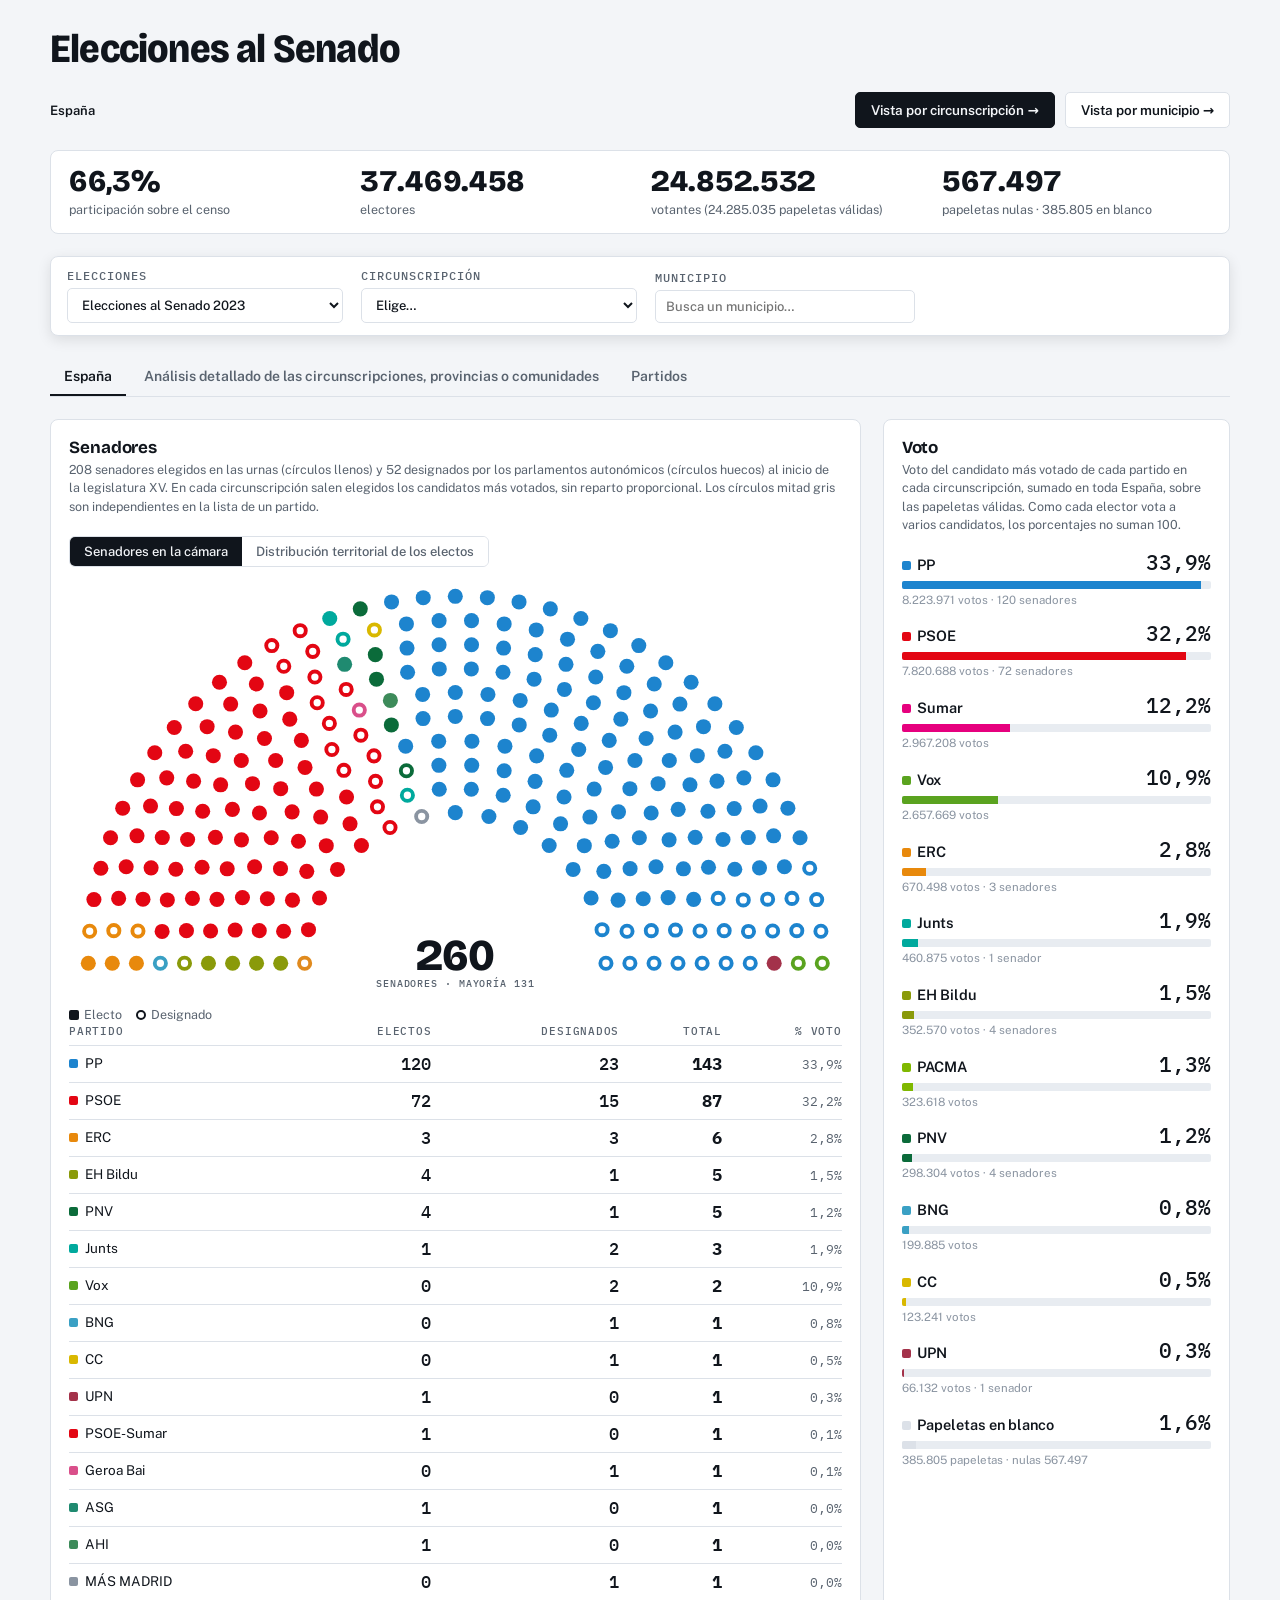
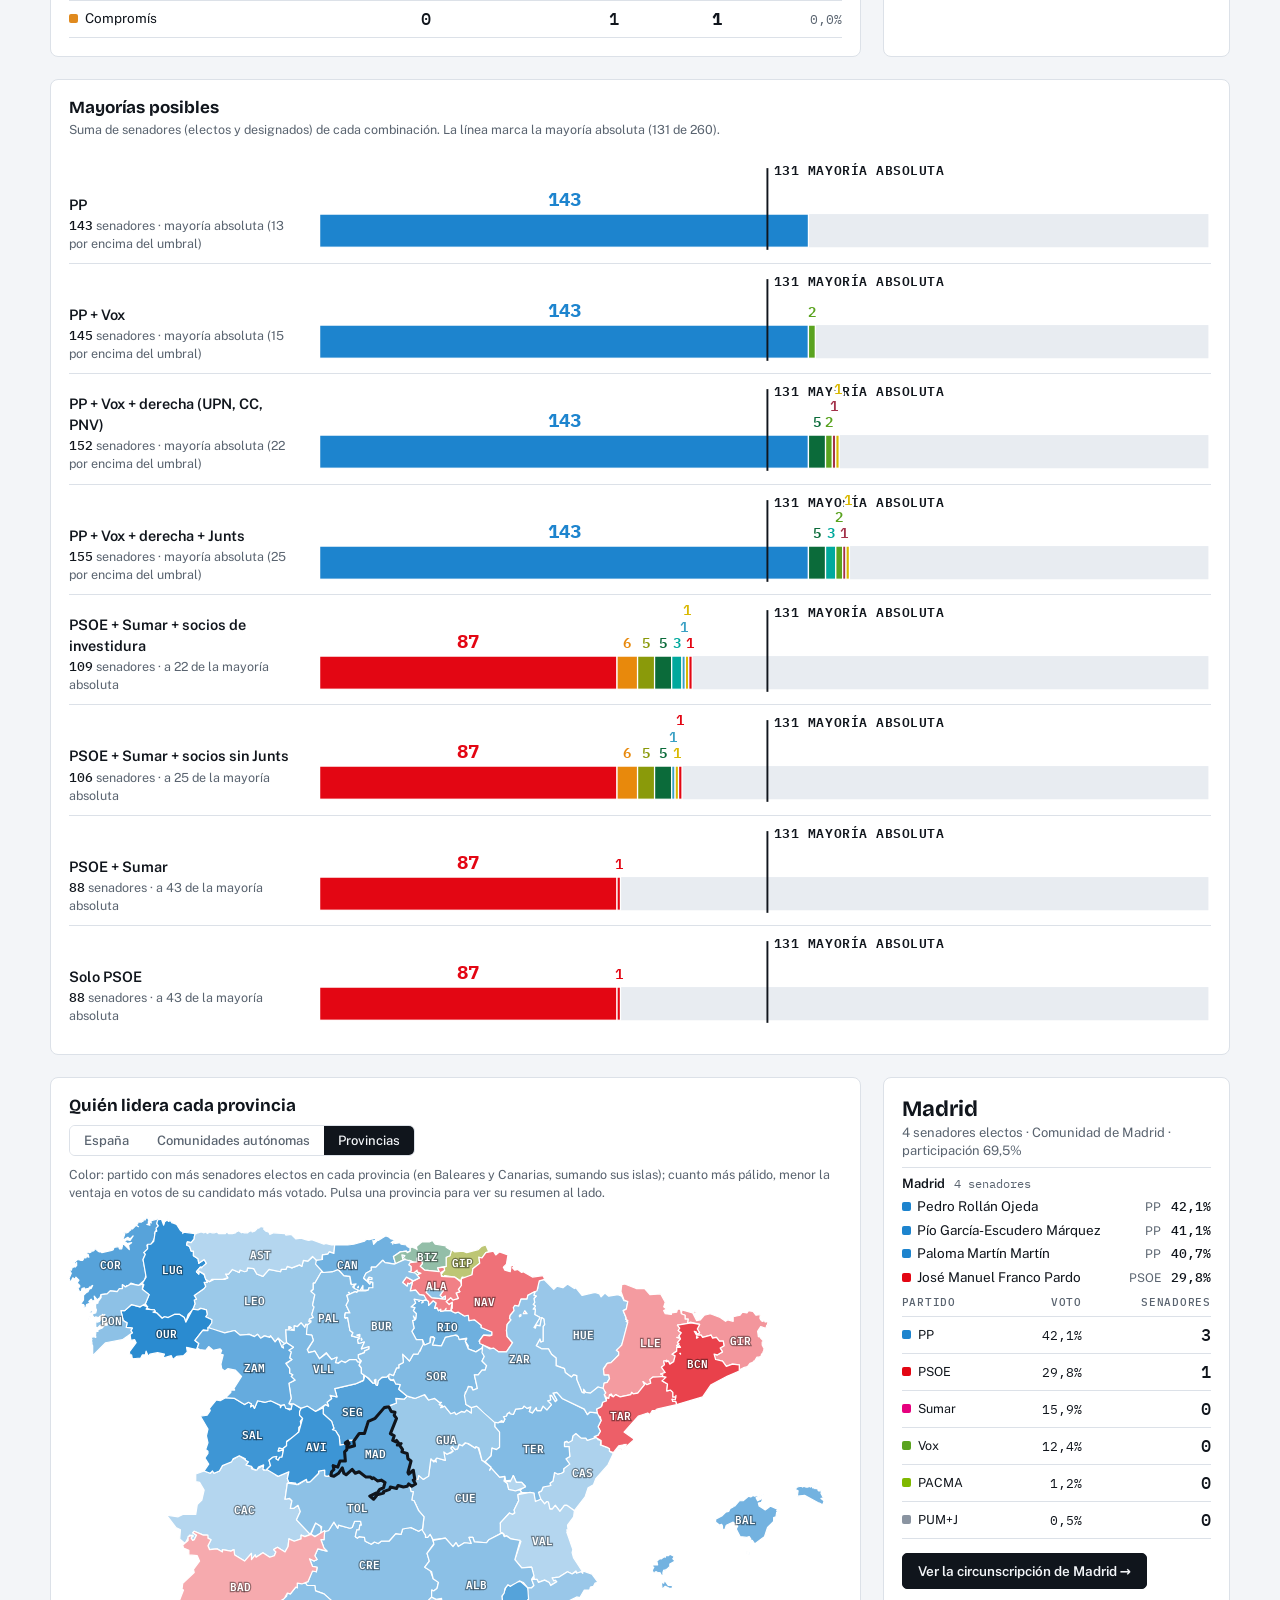
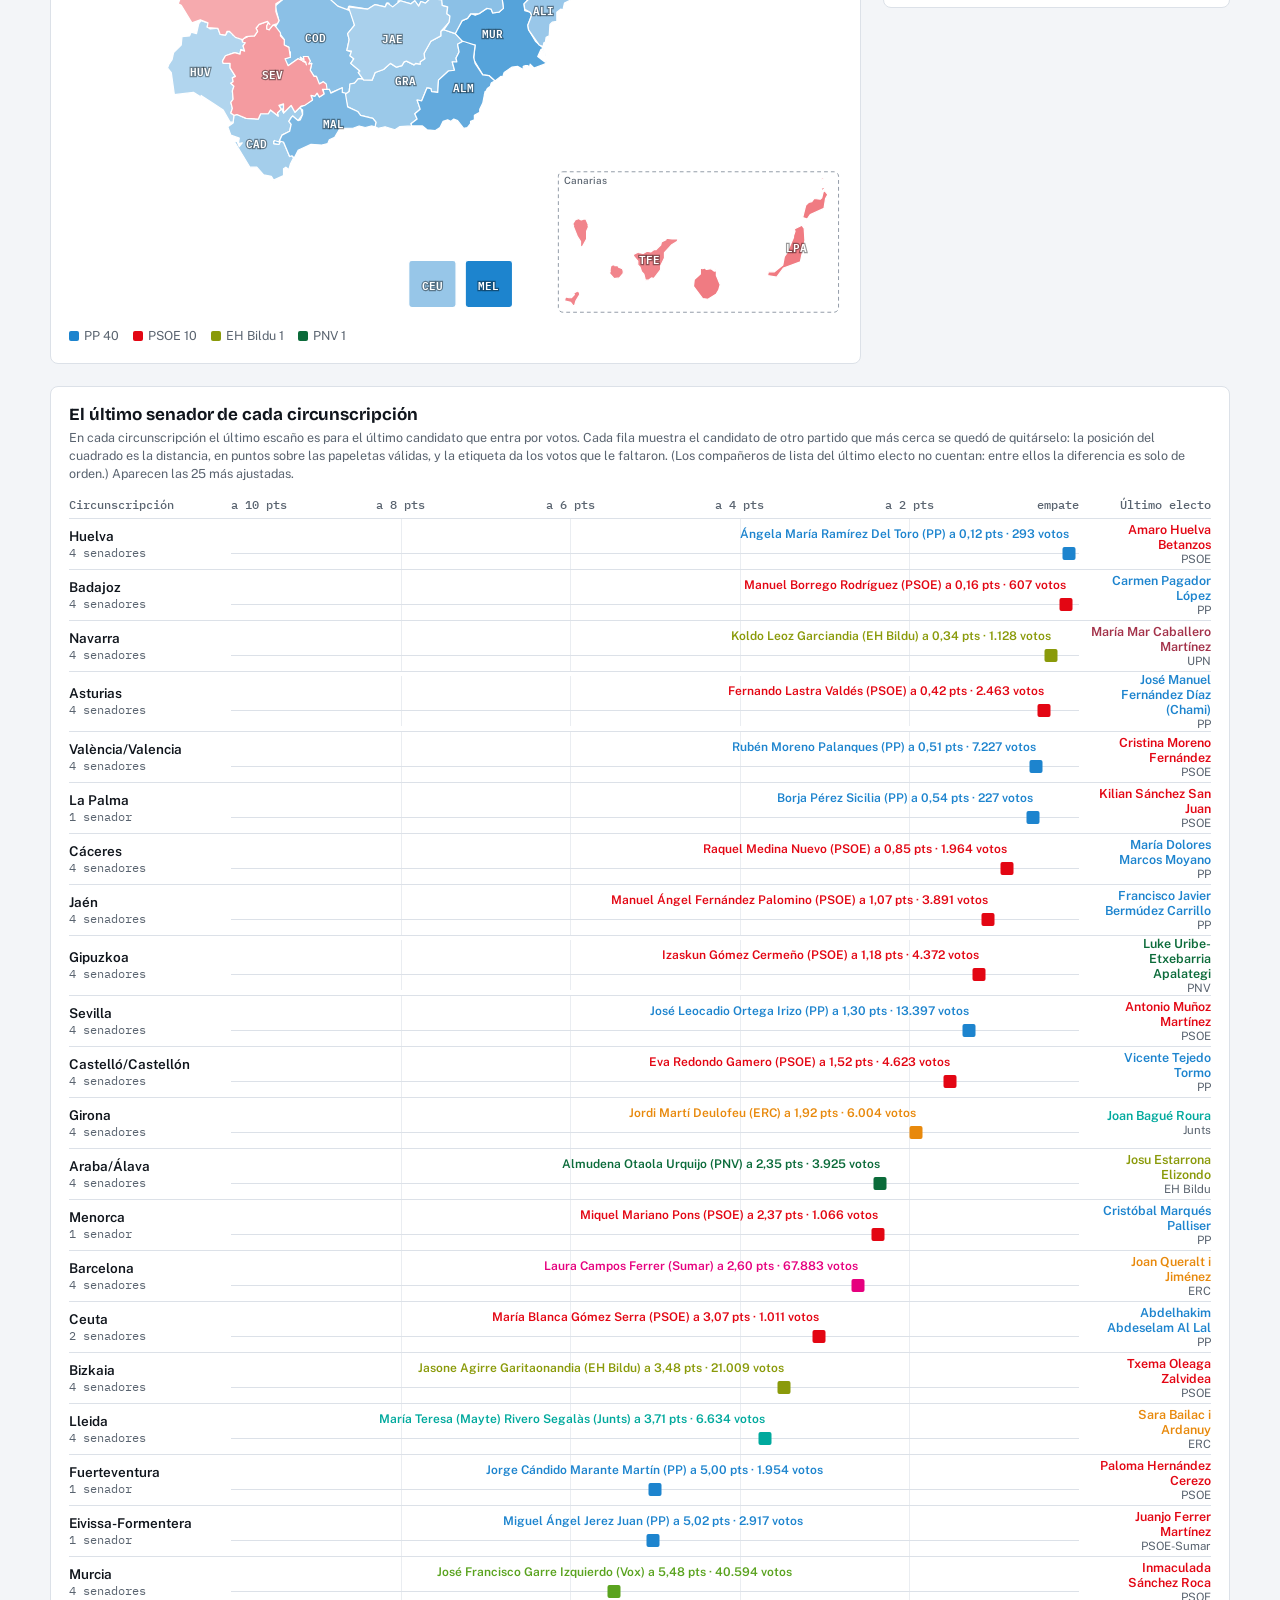
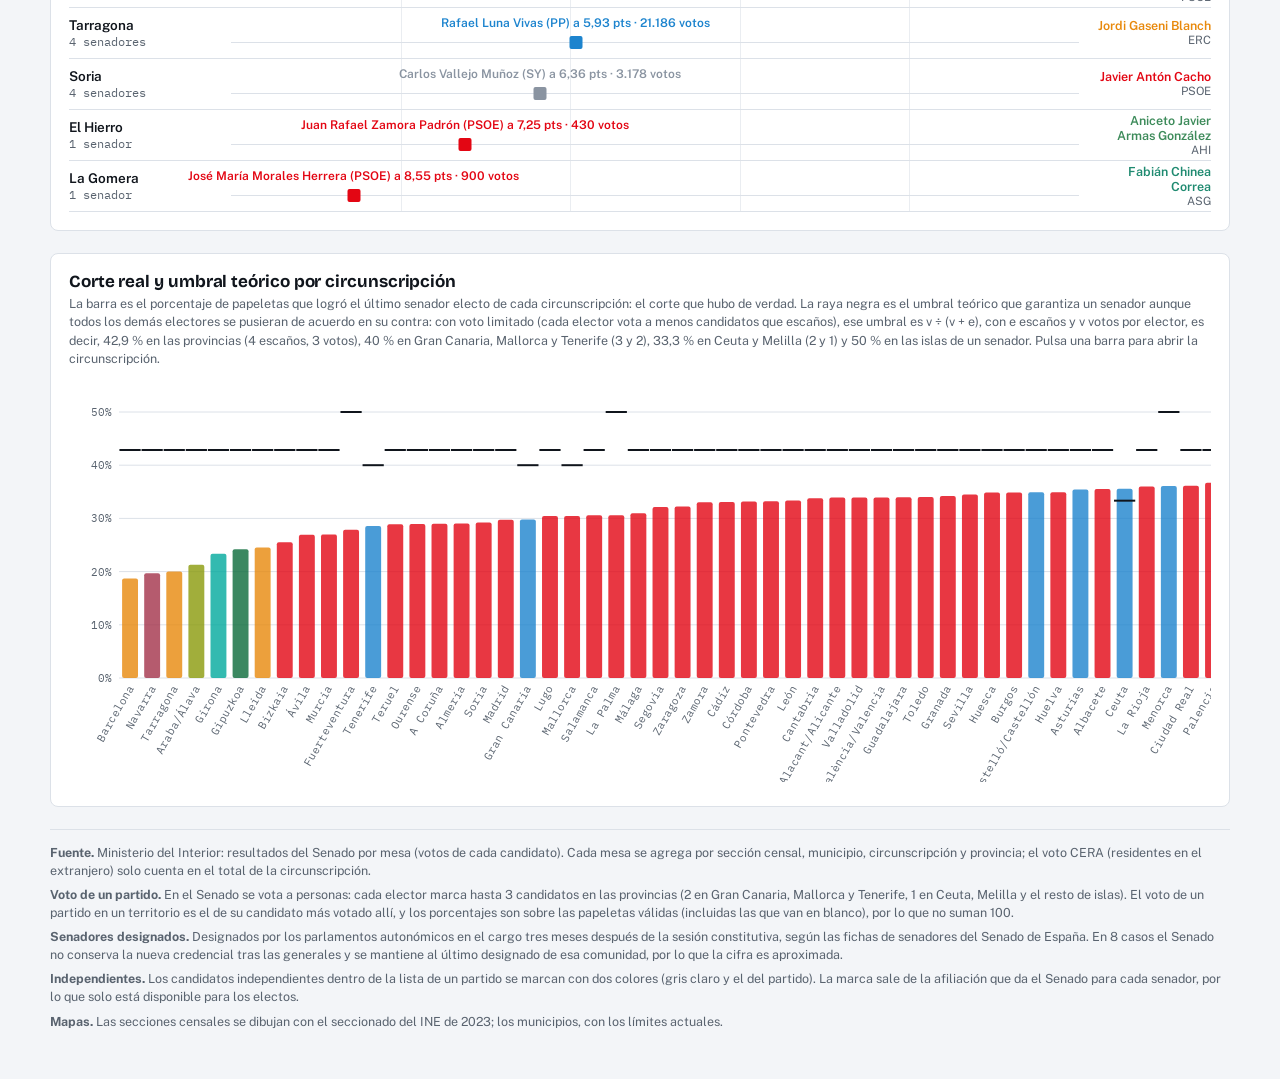
==== index.html @ 41625676 "Publish Senate election simulator" ====
<!doctype html>
<html lang="es">
<head>
<meta charset="utf-8">
<meta name="viewport" content="width=device-width,initial-scale=1,viewport-fit=cover">
<meta name="description" content="Resultados de las elecciones al Senado de España por candidato, circunscripción, municipio y sección censal.">
<title>Elecciones al Senado</title>
<link rel="stylesheet" href="https://fonts.googleapis.com/css2?family=Bricolage+Grotesque:opsz,wght@12..96,600;12..96,800&family=Public+Sans:wght@400;500;600&family=IBM+Plex+Mono:wght@400;500&display=swap">
<link rel="stylesheet" href="css/style.css">
<link rel="stylesheet" href="css/senado.css">
</head>
<body>
<div class="wrap">
  <h1 class="sitetitle"><a href="index.html">Elecciones al Senado</a></h1>
  <div class="topbar">
    <nav class="crumbs" id="crumbs" aria-label="Migas de pan"><span class="cur">España</span></nav>
    <div class="navbtns">
      <a class="btnlk" id="bProv" href="provincia.html">Vista por circunscripción →</a>
      <a class="btnlk ghost" id="bMun" href="municipio.html">Vista por municipio →</a>
    </div>
  </div>
  <section class="card" id="part"><div class="kpis k4" id="partk"></div></section>
  <div id="bar"></div>
<nav class="tabs" role="tablist" aria-label="Secciones"><button type="button" role="tab" id="tab-esp" aria-controls="p-esp" aria-selected="true">España</button><button type="button" role="tab" id="tab-det" aria-controls="p-det" aria-selected="false" tabindex="-1">Análisis detallado de las circunscripciones, provincias o comunidades</button><button type="button" role="tab" id="tab-par" aria-controls="p-par" aria-selected="false" tabindex="-1">Partidos</button></nav>
  <div class="panel" id="p-esp" role="tabpanel" aria-labelledby="tab-esp">
  <div class="cols vt">
    <section class="card">
      <h2>Senadores</h2>
      <p class="note" id="sennote"></p>
      <div class="seg2" role="group" aria-label="Vista de senadores"><button type="button" id="bParl" aria-pressed="true">Senadores en la cámara</button><button type="button" id="bTerr" aria-pressed="false">Distribución territorial de los electos</button></div>
      <div id="vParl">
        <div class="hemi"><svg id="hemi" viewBox="0 0 400 214" role="img" aria-label="Hemiciclo del Senado"></svg><div class="mid"><div class="n" id="hemin">208</div><div class="lbl" id="hemil">senadores</div></div></div>
        <div class="leg" id="hleg"></div>
        <table class="tbl" id="tbl"><thead><tr><th>Partido</th><th>Electos</th><th>Designados</th><th>Total</th><th>% voto</th></tr></thead><tbody></tbody></table>
      </div>
      <div id="vTerr" hidden><p class="zoomrow"><button type="button" class="zoombtn" id="bZoom">⤢ Ampliar mapa</button></p><div class="emap"><svg id="emap" viewBox="0 0 536 337" role="img" aria-label="Mapa de la distribución territorial de senadores electos"></svg></div><div class="leg" id="eleg"></div><p class="note">Cada provincia se colorea con el partido de su candidato más votado; cuanto más oscuro el tono, mayor su porcentaje. Cada círculo es un senador electo (en Baleares y Canarias, la suma de sus islas). Pulsa una provincia para ver su detalle.</p></div>
    </section>
    <section class="card">
      <h2>Voto</h2>
      <p class="note">Voto del candidato más votado de cada partido en cada circunscripción, sumado en toda España, sobre las papeletas válidas. Como cada elector vota a varios candidatos, los porcentajes no suman 100.</p>
      <div class="rows" id="votes"></div>
    </section>
  </div>

  <section class="card">
    <h2>Mayorías posibles</h2>
    <p class="note" id="grnote"></p>
    <div id="groups"></div>
  </section>

  <div class="mapwrap bigmap">
    <section class="card">
      <h2 id="mapt">Quién lidera cada provincia</h2>
      <div class="seg2" role="group" aria-label="Nivel del mapa"><button type="button" data-lv="esp" aria-pressed="false">España</button><button type="button" data-lv="cc" aria-pressed="false">Comunidades autónomas</button><button type="button" data-lv="prov" aria-pressed="true">Provincias</button></div>
      <p class="note" id="mapn"></p>
      <div id="tiles"></div><div class="leg" id="mleg"></div>
    </section>
    <section class="card pd" id="pd"></section>
  </div>

  <section class="card">
    <h2>El último senador de cada circunscripción</h2>
    <p class="note">En cada circunscripción el último escaño es para el último candidato que entra por votos. Cada fila muestra el candidato de otro partido que más cerca se quedó de quitárselo: la posición del cuadrado es la distancia, en puntos sobre las papeletas válidas, y la etiqueta da los votos que le faltaron. (Los compañeros de lista del último electo no cuentan: entre ellos la diferencia es solo de orden.) Aparecen las 25 más ajustadas.</p>
    <div class="ls" id="disp"></div>
  </section>

  <section class="card">
    <h2>Corte real y umbral teórico por circunscripción</h2>
    <p class="note">La barra es el porcentaje de papeletas que logró el último senador electo de cada circunscripción: el corte que hubo de verdad. La raya negra es el umbral teórico que garantiza un senador aunque todos los demás electores se pusieran de acuerdo en su contra: con voto limitado (cada elector vota a menos candidatos que escaños), ese umbral es v ÷ (v + e), con e escaños y v votos por elector, es decir, 42,9 % en las provincias (4 escaños, 3 votos), 40 % en Gran Canaria, Mallorca y Tenerife (3 y 2), 33,3 % en Ceuta y Melilla (2 y 1) y 50 % en las islas de un senador. Pulsa una barra para abrir la circunscripción.</p>
    <div class="tw"><svg id="thr" role="img" aria-label="Corte real y umbral teórico por circunscripción"></svg></div>
  </section>

  </div>
  <div class="panel" id="p-det" role="tabpanel" aria-labelledby="tab-det" hidden>
  <section class="card" id="pbcard"></section>
  <section class="card">
    <h2 id="rtt">Resultados por circunscripción</h2>
    <div class="seg2" role="group" aria-label="Nivel de la tabla"><button type="button" data-rt="circ" aria-pressed="true">Circunscripciones</button><button type="button" data-rt="prov" aria-pressed="false">Provincias</button><button type="button" data-rt="cc" aria-pressed="false">Comunidades autónomas</button></div>
    <p class="note">Pulsa una fila para abrir su vista. Ordena con las cabeceras. En cada celda, el % del candidato más votado del partido y debajo sus votos y, si los hay, sus senadores electos.</p>
    <div class="tw tall"><table class="pt mt mun" id="rtab"></table></div>
  </section>
  </div>
  <div class="panel" id="p-par" role="tabpanel" aria-labelledby="tab-par" hidden></div>

  <div class="notes" id="notes"></div>
</div>
<div class="tt" id="tt"></div>
<div class="mbox" id="mbox" hidden role="dialog" aria-modal="true" aria-label="Mapa de senadores ampliado"><div class="mbar"><span>Distribución territorial de los senadores electos</span><button type="button" id="bZoomX" aria-label="Cerrar">✕ Cerrar</button></div><div class="mbody"><svg id="emapBig" viewBox="0 0 536 337"></svg></div></div>
<script src="js/lib.js" charset="utf-8"></script>
<script>
let MAP, CCM, sel = DEF_PROV, SELC = Q.get('cc') || DEF_CC, LV = Q.get('cc') ? 'cc' : 'prov', RT = 'circ', SORT = { k: 'censo', d: -1 }, PBS, PBM = 'circ', PTS, EM = null;
const TOT = () => G.nat.tot.reduce((a, b) => a + b, 0), MAJ = () => Math.floor(TOT() / 2) + 1;
function partic() {
  const n = G.nat, vt = n.vb + n.nu;
  $('#partk').innerHTML = `<div><b>${fmt(vt / n.censo)}</b><span>participación sobre el censo</span></div><div><b>${nf(n.censo)}</b><span>electores</span></div><div><b>${nf(vt)}</b><span>votantes (${nf(n.vb)} papeletas válidas)</span></div><div><b>${nf(n.nu)}</b><span>papeletas nulas · ${nf(n.bl)} en blanco</span></div>`;
}
function seatList() {
  const list = [], nm = {};
  G.circ.forEach(c => c.c.forEach(r => { if (r[3]) (nm[r[1]] = nm[r[1]] || []).push({ nm: r[0] + ' (' + c.n + ')', ind: !!r[4] }) }));
  const ps = G.parties.map((p, i) => i).filter(i => G.nat.tot[i] > 0).sort((a, b) => seatKey(G.parties[a].k) - seatKey(G.parties[b].k) || G.nat.tot[b] - G.nat.tot[a]);
  ps.forEach(i => { (nm[i] || []).sort((a, b) => a.ind - b.ind).forEach(x => list.push({ i, kind: 'E', ind: x.ind, nm: x.nm })); for (let k = 0; k < (G.nat.des[i] || 0); k++) list.push({ i, kind: 'D', nm: G.des ? (G.des.list.filter(d => d[1] === i)[k] || [])[0] : '' }) });
  return list;
}
function seatsView() {
  const tot = TOT(), el = G.nat.s, ds = tot - el;
  hemiSVG($('#hemi'), seatList());
  $('#hemin').textContent = tot; $('#hemil').textContent = ds ? `senadores · mayoría ${MAJ()}` : `senadores electos · mayoría ${MAJ()}`;
  $('#sennote').textContent = (ds ? `${el} senadores elegidos en las urnas (círculos llenos) y ${ds} ${G.year === 1977 ? 'designados por el Rey' : 'designados por los parlamentos autonómicos'} (círculos huecos) al inicio de la legislatura ${G.leg}. ` : `${el} senadores elegidos en las urnas; no hay datos de designados para esta legislatura. `) + 'En cada circunscripción salen elegidos los candidatos más votados, sin reparto proporcional. Los círculos mitad gris son independientes en la lista de un partido.';
  const anyInd = G.circ.some(c => c.c.some(r => r[3] && r[4]));
  $('#hleg').innerHTML = (ds ? '<span><i style="background:var(--ink)"></i>Electo</span><span><i style="background:transparent;border:2px solid var(--ink);border-radius:50%"></i>Designado</span>' : '') + (anyInd ? '<span><i style="background:linear-gradient(90deg,var(--c-INDX) 50%,var(--ink) 50%);border-radius:50%"></i>Independiente en lista de partido</span>' : '');
  const n = G.nat, ps = G.parties.map((p, i) => i).filter(i => n.tot[i] > 0).sort((a, b) => n.tot[b] - n.tot[a] || n.v[b] - n.v[a]);
  const nind = i => G.circ.reduce((a, c) => a + c.c.filter(r => r[1] === i && r[3] && r[4]).length, 0);
  $('#tbl thead').innerHTML = `<tr><th>Partido</th><th>Electos</th>${ds ? '<th>Designados</th><th>Total</th>' : ''}<th>% voto</th></tr>`;
  $('#tbl tbody').innerHTML = ps.map(i => { const ni = nind(i); return `<tr><td>${swatch(i)}${esc(G.parties[i].n)}${ni ? ` <small class="indn">${ni} indep.</small>` : ''}</td><td class="s">${n.el[i]}</td>${ds ? `<td class="s">${n.des[i] || 0}</td><td class="s"><b>${n.tot[i]}</b></td>` : ''}<td class="r">${fmt(n.v[i] / n.vb)}</td></tr>` }).join('');
}
function groupsDef() { const K = {}; G.parties.forEach((p, i) => K[p.k] = i); return G.groups.map(g => ({ id: g.id, label: g.label, idx: g.keys.map(k => K[k]).filter(i => i !== undefined) })) }
function groups() {
  const es = G.nat.tot, tot = TOT(), maj = MAJ(), VW = 700, X0 = 2, SC = (VW - 4) / tot, xs = n => X0 + n * SC;
  $('#grnote').textContent = `Suma de senadores (${G.nat.s < tot ? 'electos y designados' : 'electos'}) de cada combinación. La línea marca la mayoría absoluta (${maj} de ${tot}).`;
  const gs = groupsDef().map(g => ({ ...g, R: ['PP', 'UCD'].includes(G.parties[g.idx[0]]?.k), t: g.idx.reduce((a, i) => a + es[i], 0) })).filter(g => g.t > 0);
  const ordG = [...gs.filter(g => g.R).sort((a, b) => a.t - b.t), ...gs.filter(g => !g.R).sort((a, b) => b.t - a.t)];
  $('#groups').innerHTML = ordG.map(g => {
    const segs = g.idx.filter(i => es[i] > 0).map(i => ({ i, n: es[i] })).sort((a, b) => b.n - a.n), t = segs.reduce((a, s) => a + s.n, 0);
    let x = 0, rects = '', labels = ''; const rowEnd = [-1e9, -1e9];
    segs.forEach(sg => { const w = sg.n * SC, x1 = xs(x); rects += `<rect x="${x1.toFixed(1)}" y="40" width="${Math.max(w, 0.8).toFixed(1)}" height="26" fill="${pcol(sg.i)}" stroke="var(--surface)" stroke-width="1"><title>${esc(G.parties[sg.i].n)}: ${sg.n}</title></rect>`;
      const big = w >= 34, fs = big ? 15 : 11, tw = String(sg.n).length * fs * 0.62, cxm = x1 + w / 2; let r = 0;
      if (cxm - tw / 2 < rowEnd[0] + 2) r = 1; if (r === 1 && cxm - tw / 2 < rowEnd[1] + 2) r = 2;
      const y = r === 0 ? 34 : r === 1 ? 21 : 8; if (r < 2) rowEnd[r] = cxm + tw / 2;
      labels += `<text x="${cxm.toFixed(1)}" y="${y}" text-anchor="middle" font-size="${fs}" font-weight="${big ? 700 : 600}" fill="${pcol(sg.i)}" stroke="var(--surface)" stroke-width="3.5" paint-order="stroke" stroke-linejoin="round">${sg.n}</text>`; x += sg.n });
    const mx = xs(maj), mark = `<line x1="${mx}" x2="${mx}" y1="4" y2="68" stroke="var(--ink)" stroke-width="1.5"/><text x="${mx + 5}" y="9" font-size="10.5" font-weight="600" fill="var(--ink)" letter-spacing=".04em">${maj} MAYORÍA ABSOLUTA</text>`;
    return `<div class="grow"><div><div class="gt">${esc(g.label)}</div><div class="gs"><b>${t}</b> senadores · ${t >= maj ? `mayoría absoluta (${t - maj + 1} por encima del umbral)` : `a ${maj - t} de la mayoría absoluta`}</div></div>
    <svg class="gsvg" viewBox="0 0 ${VW} 70" role="img" aria-label="${esc(g.label)}: ${t} senadores"><rect x="${X0}" y="40" width="${(tot * SC).toFixed(1)}" height="26" fill="var(--track)"/>${rects}${mark}${labels}</svg></div>`;
  }).join('') || '<p class="note">Sin combinaciones definidas para esta elección.</p>';
}
/* ---- distribución territorial (mapa de escaños de la web del Congreso) ---- */
const MPAL = { PP: '#1ca5ee', PSOE: '#f11828', VOX: '#73cc33', SUMAR: '#ef4b91', ERC: '#ffb232', JUNTS: '#00c7ae', BILDU: '#00ac8e', PNV: '#4aae4a', BNG: '#adcfef', CC: '#ffd700', UPN: '#00599b', UCD: '#2faa6a', ENTESA: '#c8505d', CIU: '#2a52be' };
const mcol = i => MPAL[G.parties[i].k] || G.parties[i].c;
function mix(h, t, f) { const n = [1, 3, 5].map(k => parseInt(h.substr(k, 2), 16)); return '#' + n.map(v => Math.round(v + (t - v) * f).toString(16).padStart(2, '0')).join('') }
function mshade(i, tier) { const b = mcol(i); return tier < 3 ? mix(b, 255, [.65, .43, .22][tier]) : tier > 3 ? mix(b, 0, [.19, .39, .59][tier - 4]) : b }
function lum(h) { const n = [1, 3, 5].map(k => parseInt(h.substr(k, 2), 16) / 255).map(v => v <= .03928 ? v / 12.92 : Math.pow((v + .055) / 1.055, 2.4)); return .2126 * n[0] + .7152 * n[1] + .0722 * n[2] }
function arcP(cx, cy, r1, r2, a0, a1) {
  if (a1 - a0 >= 2 * Math.PI - 1e-6) a1 = a0 + 2 * Math.PI - 1e-4;
  const P = (r, a) => [cx + r * Math.cos(a), cy + r * Math.sin(a)], big = a1 - a0 > Math.PI ? 1 : 0, [x1, y1] = P(r2, a0), [x2, y2] = P(r2, a1), [x3, y3] = P(r1, a1), [x4, y4] = P(r1, a0), f = v => v.toFixed(2);
  return r1 > 0 ? `M${f(x1)},${f(y1)}A${r2},${r2} 0 ${big} 1 ${f(x2)},${f(y2)}L${f(x3)},${f(y3)}A${r1},${r1} 0 ${big} 0 ${f(x4)},${f(y4)}Z` : `M${cx},${cy}L${f(x1)},${f(y1)}A${r2},${r2} 0 ${big} 1 ${f(x2)},${f(y2)}Z`
}
function terrView() {
  if (!EM) return;
  const T = EM, f1 = v => (+v).toFixed(2), COLS = n => n <= 4 ? Math.min(n, 2) : n <= 6 ? 3 : 4, SP = 6.45;
  let fills = '', circ = '', labs = '';
  G.prov.forEach(p => {
    const t = T.prov[p.id]; if (!t) return;
    let w = -1; p.v.forEach((v, i) => { if (v > 0 && (w < 0 || v > p.v[w])) w = i });
    const tier = w < 0 ? 0 : Math.min(6, Math.max(0, Math.floor(p.v[w] / p.vb * 100 / 6) - 3));
    const fc = w < 0 ? '#cccccc' : mshade(w, tier), tr = t.can ? ` transform="translate(${T.can[0]},${T.can[1]})"` : '';
    const list = []; p.cl.forEach(c => c.c.forEach(r => { if (r[3]) list.push(r) })); list.sort((a, b) => seatKey(G.parties[a[1]].k) - seatKey(G.parties[b[1]].k));
    const tip = `${p.n} · ${p.s} ${senW(p.s)}${w >= 0 ? ' · más votado: ' + G.parties[w].n + ' (' + fmt(p.v[w] / p.vb) + ')' : ''} · ${list.map(r => r[0] + ' (' + G.parties[r[1]].n + ')').join(', ')}`;
    fills += `<path class="ep" data-id="${p.id}" d="${t.d}"${tr} fill="${fc}"><title>${esc(tip)}</title></path>`;
    const n = list.length, cols = COLS(n), rows = Math.ceil(n / cols); let c = '', q = 0;
    for (let r = 0; r < rows; r++) { const cnt = r < rows - 1 ? cols : n - cols * (rows - 1);
      for (let j = 0; j < cnt; j++) { const x = f1(t.a[0] + (j - (cnt - 1) / 2) * SP), y = f1(t.a[1] + r * SP), rr = list[q]; c += rr[4] ? `<path d="M${x},${+y - 2.77}A2.77,2.77 0 0 0 ${x},${+y + 2.77}Z" fill="#c9ced4"/><path d="M${x},${+y - 2.77}A2.77,2.77 0 0 1 ${x},${+y + 2.77}Z" fill="${mshade(rr[1], 3)}"/>` : `<circle cx="${x}" cy="${y}" r="2.77" fill="${mshade(rr[1], 3)}"/>`; q++ } }
    circ += `<g${tr} pointer-events="none">${c}</g>`;
    if (t.l) labs += `<text${tr} x="${t.l[0]}" y="${t.l[1]}" fill="${tier === 6 || lum(fc) < .1 ? '#fff' : '#000'}">${t.lt ? t.lt.map((x, k) => `<tspan x="${t.l[0]}" dy="${k ? 4.667 : 0}">${esc(x)}</tspan>`).join('') : esc(t.n)}</text>`;
  });
  const lines = T.lines.map(l => `<line x1="${l[0]}" y1="${l[1]}" x2="${l[2]}" y2="${l[3]}"/>`).join('');
  const pc = T.pie.c, vs = G.nat.v, tv = vs.reduce((a, b) => a + b, 0), es = G.nat.el, te = es.reduce((a, b) => a + b, 0);
  let minor = 0, sl = [], a = Math.PI / 2; vs.map((x, i) => i).filter(i => vs[i] > 0).sort((x, y) => vs[y] - vs[x]).forEach(i => { if (vs[i] / tv >= 0.006 || G.parties[i].k in MPAL) sl.push(i); else minor += vs[i] });
  let pie = '', ring = '';
  sl.forEach(i => { const b = a + vs[i] / tv * 2 * Math.PI; pie += `<path d="${arcP(pc[0], pc[1], 0, T.pie.r, a, b)}" fill="${mcol(i)}"><title>${esc(G.parties[i].n)}: ${fmt(vs[i] / G.nat.vb)} de las papeletas</title></path>`; a = b });
  if (minor > 0) { const b = a + minor / tv * 2 * Math.PI; pie += `<path d="${arcP(pc[0], pc[1], 0, T.pie.r, a, b)}" fill="#808080"><title>Otros</title></path>` }
  a = Math.PI / 2; G.parties.map((x, i) => i).filter(i => es[i] > 0).sort((x, y) => es[y] - es[x]).forEach(i => { const b = a + es[i] / te * 2 * Math.PI; ring += `<path d="${arcP(pc[0], pc[1], T.pie.r, T.pie.r2, a, b)}" fill="${mcol(i)}"><title>${esc(G.parties[i].n)}: ${es[i]} electos</title></path>`; a = b });
  const svgH = `<g class="efills">${fills}</g>${circ}<g class="elab">${labs}</g><g class="elin">${lines}</g><text class="east" x="${T.ast[0]}" y="${T.ast[1]}">*</text><g>${ring}${pie}<circle cx="${pc[0]}" cy="${pc[1]}" r="${T.pie.r}" fill="none" stroke="#fff" stroke-width=".94"/></g><text class="evot" x="${T.vot[0]}" y="${T.vot[1]}">Votos</text>`;
  ['#emap', '#emapBig'].forEach(q => { $(q).innerHTML = svgH; $(q).querySelectorAll('.ep').forEach(p => p.onclick = () => nav(hProv(p.dataset.id))) });
  $('#eleg').innerHTML = G.parties.map((x, i) => i).filter(i => es[i] > 0).sort((x, y) => es[y] - es[x]).map(i => `<span><i style="background:${mcol(i)}"></i>${esc(G.parties[i].n)} ${es[i]}</span>`).join('');
}
function terrToggle(on) {
  $('#vParl').hidden = on; document.querySelector('.cols').classList.toggle('one', on); $('#vTerr').hidden = !on; $('#bParl').setAttribute('aria-pressed', !on); $('#bTerr').setAttribute('aria-pressed', on);
  if (on && !EM) jget('mapas/escanos.json').then(t => { EM = t; terrView() }).catch(() => { $('#eleg').textContent = 'No se pudo cargar el mapa.' });
}
/* ---- mapa de quién lidera ---- */
const unitOf = (lv, id) => lv === 'cc' ? G.ccx(id) : lv === 'prov' ? G.prov[G.pi[id]] : { v: G.nat.v, bl: G.nat.bl, nu: G.nat.nu, vb: G.nat.vb, es: G.nat.el, censo: G.nat.censo, s: G.nat.s, n: 'España' };
function tiles() {
  document.querySelectorAll('[data-lv]').forEach(b => b.setAttribute('aria-pressed', b.dataset.lv === LV));
  $('#mapt').textContent = { esp: 'Quién lidera España', cc: 'Quién lidera cada comunidad autónoma', prov: 'Quién lidera cada provincia' }[LV];
  $('#mapn').textContent = LV === 'esp' ? 'Color: partido con más senadores electos; el tono refleja la ventaja de su candidato más votado sobre el del segundo partido.' : `Color: partido con más senadores electos en ${LV === 'cc' ? 'cada comunidad' : 'cada provincia (en Baleares y Canarias, sumando sus islas)'}; cuanto más pálido, menor la ventaja en votos de su candidato más votado. Pulsa ${LV === 'cc' ? 'una comunidad' : 'una provincia'} para ver su resumen al lado.`;
  const selId = LV === 'cc' ? SELC : LV === 'prov' ? sel : 'ES';
  drawNatMap('#tiles', MAP, CCM, { mode: LV, sel: selId, pick: id => { if (LV === 'esp') return; if (LV === 'cc') { if (SELC === id) return; SELC = id } else { if (sel === id) return; sel = id } tiles(); detail() },
    style: id => { const u = unitOf(LV, id), w = winOf(u.v, u.bl, u.vb), b = swin(u); return b < 0 ? 'fill:var(--track)' : shade(b, w ? w.m : 0, 0.22) },
    title: id => { const u = unitOf(LV, id), b = swin(u); return `${u.n} · ${b < 0 ? 'sin datos' : G.parties[b].n + ' (' + u.es[b] + ' de ' + u.s + ' senadores)'}` } });
  const ids = LV === 'cc' ? G.cc.map(c => c.id) : LV === 'prov' ? G.prov.map(p => p.id) : ['ES'], cnt = {};
  ids.forEach(id => { const b = swin(unitOf(LV, id)); if (b >= 0) cnt[b] = (cnt[b] || 0) + 1 });
  $('#mleg').innerHTML = Object.keys(cnt).sort((a, b) => cnt[b] - cnt[a]).map(i => `<span><i style="background:${pcol(i)}"></i>${esc(G.parties[i].n)}${LV === 'esp' ? '' : ' ' + cnt[i]}</span>`).join('');
}
function electedList(circs) {
  return circs.map(c => `<div class="elc"><div class="elh">${esc(c.n)} <small>${c.s} ${senW(c.s)}</small></div>${circA(c).E.map(x => `<div class="elr">${candLabel(x.r)}<span class="pt2">${esc(G.parties[x.i].n)}${x.ind ? ' · indep.' : ''}</span><span class="d">${fmt(x.sh)}</span></div>`).join('')}</div>`).join('');
}
function detail() {
  $('#bProv').href = hProv(sel);
  if (LV !== 'prov') return sideUnit();
  const p = G.prov[G.pi[sel]], ps = p.v.map((x, i) => i).filter(i => p.v[i] > 0).sort((a, b) => p.es[b] - p.es[a] || p.v[b] - p.v[a]).slice(0, 6);
  $('#pd').innerHTML = `<h3>${esc(p.n)}</h3><div class="meta">${p.s} ${senW(p.s)} electos${p.circs.length > 1 ? ' en ' + p.circs.length + ' islas' : ''} · ${esc(ccName(p.cc))} · participación ${fmt((p.vb + p.nu) / p.censo)}</div>
  ${electedList(p.cl)}
  <table class="tbl"><thead><tr><th>Partido</th><th>Voto</th><th>Senadores</th></tr></thead><tbody>${ps.map(i => `<tr><td>${swatch(i)}${esc(G.parties[i].n)}</td><td class="d" style="color:var(--ink)">${p.circs.length > 1 ? '–' : fmt(p.v[i] / p.vb)}</td><td class="s">${p.es[i]}</td></tr>`).join('')}</tbody></table>
  <p style="margin:14px 0 0" class="navbtns">${p.circs.length > 1 ? p.cl.map(c => `<a class="btnlk ghost" href="${hCirc(c.id)}">${esc(c.n)} →</a>`).join('') : `<a class="btnlk" href="${hProv(sel)}">Ver la circunscripción de ${esc(p.n)} →</a>`}</p>`;
}
function sideUnit() {
  const id = LV === 'cc' ? SELC : 'ES', u = unitOf(LV, id), nr = shares(G.nat.v, G.nat.bl, G.nat.vb).row;
  const idx = u.v.map((x, i) => i).filter(i => u.es[i] > 0 || u.v[i] / u.vb >= 0.02).sort((a, b) => u.es[b] - u.es[a] || u.v[b] - u.v[a]).slice(0, 9);
  const circs = LV === 'cc' ? G.circ.filter(c => c.cc === id) : [];
  $('#pd').innerHTML = `<h3>${esc(u.n)}</h3><div class="meta">${u.s} senadores electos · participación ${fmt((u.vb + u.nu) / u.censo)}</div>
  <table class="tbl"><thead><tr><th>Partido</th><th>Voto</th><th>Senadores</th>${LV === 'esp' ? '' : '<th>Dif.</th>'}</tr></thead><tbody>${idx.map(i => { const r = u.v[i] / u.vb, d = r - nr[i];
    return `<tr><td>${swatch(i)}${esc(G.parties[i].n)}</td><td class="d" style="color:var(--ink)">${fmt(r)}</td><td class="s">${u.es[i]}</td>${LV === 'esp' ? '' : `<td class="d"><span class="${d >= 0 ? 'gd' : 'bd'}">${pts(d) || '0,0'}</span></td>`}</tr>` }).join('')}</tbody></table>
  ${circs.length ? electedList(circs) : '<p class="note" style="margin:10px 0 0">Elige «Comunidades autónomas» o «Provincias» para ver quién lidera cada territorio.</p>'}
  ${LV === 'cc' ? `<p class="note" style="margin:10px 0 0">Voto: suma de los candidatos más votados de cada partido en las circunscripciones de la comunidad. «Dif.»: diferencia en puntos con toda España.</p>` : ''}`;
}
/* ---- último senador ---- */
function lastSeats() {
  const L = G.circ.map(c => ({ c, a: circA(c) })).filter(x => x.a.last && x.a.rival).map(x => ({ ...x, g: (x.a.last.v - x.a.rival.v) / x.c.vb * 100 }));
  L.sort((x, y) => x.g - y.g); const top = L.filter(x => isFinite(x.g)).slice(0, 25); if (!top.length) { $('#disp').innerHTML = '<p class="note">Sin datos.</p>'; return }
  const MAXG = Math.max(2, Math.ceil(Math.max(...top.map(x => x.g)) / 2) * 2);
  const fm = x => x.toFixed(2).replace('.', ','), xx = g => (1 - Math.min(g, MAXG) / MAXG) * 100, step = MAXG <= 4 ? 1 : MAXG <= 10 ? 2 : 5;
  const tv = []; for (let v = MAXG; v >= 0; v -= step) tv.push(v);
  let h = `<div class="ax"><span>Circunscripción</span><div class="tk">${tv.map((v, k) => `<span class="${k % 2 ? 'o' : ''}" style="left:${(1 - v / MAXG) * 100}%">${v === 0 ? 'empate' : 'a ' + v + ' pts'}</span>`).join('')}</div><span class="hh">Último electo</span></div>`;
  top.forEach(d => {
    const f = d.a.rival, l = d.a.last, pos = xx(d.g), al = pos > 60 ? `right:${100 - pos}%;text-align:right` : `left:${pos}%;transform:translateX(-50%)`;
    h += `<button type="button" class="row" data-id="${d.c.id}"><span class="nm"><b>${esc(d.c.n)}</b><small>${d.c.s} ${senW(d.c.s)}</small></span><span class="tr">${tv.slice(1, -1).map(v => `<span class="g" style="left:${xx(v)}%"></span>`).join('')}<span class="sq" style="left:${pos}%;background:${f.ind ? `linear-gradient(90deg,var(--c-INDX) 50%,${pcol(f.i)} 50%)` : pcol(f.i)}" title="${esc(f.nm)} (${esc(G.parties[f.i].n)})"></span><span class="lb" style="color:${pcol(f.i)};${al}">${esc(f.nm)} (${esc(G.parties[f.i].n)}) a ${fm(d.g)} pts · ${nf(l.v - f.v)} votos</span></span><span class="hd" style="color:${pcol(l.i)}">${esc(l.nm)}<small>${esc(G.parties[l.i].n)}</small></span></button>`;
  });
  $('#disp').innerHTML = h; $('#disp').querySelectorAll('.row').forEach(b => b.onclick = () => nav(hCirc(b.dataset.id)));
}
/* ---- corte real y umbral teórico ---- */
function thrChart() {
  const svg = $('#thr'), L = G.circ.map(c => { const a = circA(c); return { c, cut: a.last ? a.last.sh : 0, th: guarantee(c.s, c.vmax || vEl(c.s), 1), a } }).filter(x => x.a.last);
  L.sort((a, b) => a.cut - b.cut);
  const n = L.length, W = Math.max(900, n * 22 + 66), H = 400, m = { l: 50, r: 10, t: 30, b: 104 }, top = Math.min(1, Math.ceil(Math.max(...L.map(x => Math.max(x.cut, x.th))) * 10) / 10), Y = v => H - m.b - v / top * (H - m.t - m.b), bw = (W - m.l - m.r) / n;
  svg.setAttribute('viewBox', `0 0 ${W} ${H}`); svg.style.minWidth = W + 'px'; svg.style.width = '100%';
  let s = ''; for (let v = 0; v <= top + 1e-9; v += 0.1) s += `<line x1="${m.l}" x2="${W - m.r}" y1="${Y(v)}" y2="${Y(v)}" stroke="var(--rule)"/><text x="${m.l - 7}" y="${Y(v) + 4}" text-anchor="end" font-size="11" fill="var(--muted)">${Math.round(v * 100)}%</text>`;
  L.forEach((x, i) => {
    const cx = m.l + bw * (i + .5), l = x.a.last;
    s += `<g data-id="${x.c.id}" class="thrb" tabindex="0" role="button" aria-label="${esc(x.c.n)}: corte ${fmt(x.cut)}, umbral teórico ${fmt(x.th)}"><title>${esc(x.c.n)} · ${x.c.s} ${senW(x.c.s)} · último electo: ${esc(l.nm)} (${esc(G.parties[l.i].n)}) con ${fmt(x.cut)} · umbral teórico ${fmt(x.th)}</title>
      <rect x="${cx - bw * .36}" y="${Y(x.cut)}" width="${bw * .72}" height="${Y(0) - Y(x.cut)}" rx="2" fill="${pcol(l.i)}" fill-opacity=".8"/>
      <line x1="${cx - bw * .48}" x2="${cx + bw * .48}" y1="${Y(x.th)}" y2="${Y(x.th)}" stroke="var(--ink)" stroke-width="2"/>
      <rect x="${cx - bw / 2}" y="${m.t}" width="${bw}" height="${H - m.t}" fill="transparent"/>
      <text transform="translate(${cx + 4},${H - m.b + 10}) rotate(-60)" text-anchor="end" font-size="11" fill="var(--muted)">${esc(x.c.n.replace('Santa Cruz de Tenerife', 'S.C. Tenerife'))}</text></g>`;
  });
  svg.innerHTML = s;
  svg.querySelectorAll('.thrb').forEach(g => { const go = () => nav(hCirc(g.dataset.id)); g.onclick = go; g.onkeydown = e => { if (e.key === 'Enter' || e.key === ' ') { e.preventDefault(); go() } } });
}
/* ---- análisis detallado ---- */
const PS = () => G.parties.map((p, i) => i).filter(i => G.nat.v[i] > 0 && (G.nat.v[i] / G.nat.vb >= 0.01 || G.nat.el[i] > 0)).sort((a, b) => G.nat.el[b] - G.nat.el[a] || G.nat.v[b] - G.nat.v[a]);
const unitsOf = lv => lv === 'circ' ? G.circ.map(c => ({ id: c.id, n: c.n, u: c, link: hCirc(c.id), sub: c.isl ? c.pn : '' })) : lv === 'prov' ? G.prov.map(p => ({ id: p.id, n: p.n, u: p, link: hProv(p.id), sub: ccName(p.cc) })) : G.cc.map(c => ({ id: c.id, n: c.n, u: c, link: null, sub: '' }));
function rtable() {
  document.querySelectorAll('[data-rt]').forEach(b => b.setAttribute('aria-pressed', b.dataset.rt === RT));
  $('#rtt').textContent = { circ: 'Resultados por circunscripción', prov: 'Resultados por provincia', cc: 'Resultados por comunidad autónoma' }[RT];
  const ps = PS().slice(0, 14);
  const rows = unitsOf(RT).map(x => { const u = x.u, w = winOf(u.v, u.bl, u.vb), b = swin(u), o = { x, u, id: x.id, name: x.n, sub: x.sub, censo: u.censo, esc: u.s, part: u.censo ? (u.vb + u.nu) / u.censo : 0, ganador: b >= 0 ? G.parties[b].n : '', lead: b, sh: w ? w.sh : 0, margen: w ? w.m : 0, pbl: u.vb ? u.bl / u.vb : 0 };
    ps.forEach(i => o['p' + i] = u.vb ? u.v[i] / u.vb : 0); return o });
  const k = SORT.k in rows[0] ? SORT.k : 'censo'; rows.sort((a, b) => (typeof a[k] === 'string' ? a[k].localeCompare(b[k], 'es') : a[k] - b[k]) * SORT.d);
  const th = (key, lab, cls = '') => `<th data-s="${key}" ${SORT.k === key ? `aria-sort="${SORT.d > 0 ? 'ascending' : 'descending'}"` : ''} class="${cls}">${lab}</th>`;
  const cell = (sh, v, e) => `<td class="num pc">${fmt(sh)}<small>${nf(v)}${e ? ' · ' + e + ' sen.' : ''}</small></td>`;
  $('#rtab').innerHTML = `<thead><tr>${th('name', { circ: 'Circunscripción', prov: 'Provincia', cc: 'Comunidad' }[RT], 'stk')}${RT !== 'cc' ? th('sub', RT === 'circ' ? 'Provincia' : 'Comunidad') : ''}${th('censo', 'Electores')}${th('esc', 'Senadores')}${th('part', 'Particip.')}${th('ganador', 'Más senadores')}${ps.map(i => th('p' + i, `<span class="wn">${swatch(i)}${esc(G.parties[i].n)}</span>`)).join('')}${th('pbl', 'En blanco')}</tr></thead><tbody>${rows.map(r => `<tr class="rw" data-l="${r.x.link || ''}"><td class="stk">${esc(r.name)}</td>${RT !== 'cc' ? `<td>${esc(r.sub)}</td>` : ''}<td class="num">${nf(r.censo)}</td><td class="num">${r.esc}</td><td class="num">${fmt(r.part)}</td><td>${r.lead >= 0 ? `<span class="wn">${swatch(r.lead)}${esc(r.ganador)}</span>` : '–'}</td>${ps.map(i => cell(r['p' + i], r.u.v[i], r.u.es[i])).join('')}${cell(r.pbl, r.u.bl)}</tr>`).join('')}</tbody>`;
  $('#rtab').querySelectorAll('th[data-s]').forEach(t => t.onclick = () => { const kk = t.dataset.s; SORT = { k: kk, d: SORT.k === kk ? -SORT.d : (['name', 'ganador', 'sub'].includes(kk) ? 1 : -1) }; rtable() });
  $('#rtab').querySelectorAll('tr.rw').forEach(t => { if (t.dataset.l) t.onclick = () => nav(t.dataset.l) });
}
function pblock() {
  const ps = PS(); PBS = PBS || { party: ps[0], ord: 'pct_desc' };
  const units = unitsOf(PBM).map(x => ({ key: x.id, link: x.link, name: x.n, censo: x.u.censo, part: x.u.censo ? (x.u.vb + x.u.nu) / x.u.censo : 0, v: x.u.v, bl: x.u.bl, nu: x.u.nu, vb: x.u.vb, es: x.u.es }));
  partyBlock($('#pbcard'), { state: PBS, ps, units, parent: { v: G.nat.v, bl: G.nat.bl, vb: G.nat.vb }, parentName: 'en España',
    modes: [{ id: 'circ', label: 'Por circunscripción' }, { id: 'prov', label: 'Por provincia' }, { id: 'cc', label: 'Por comunidad autónoma' }], mode: PBM, onMode: x => { PBM = x; pblock() },
    unitName: { circ: 'Circunscripción', prov: 'Provincia', cc: 'Comunidad' }[PBM], unitsPl: { circ: 'circunscripciones', prov: 'provincias', cc: 'comunidades' }[PBM],
    note: 'El número junto al nombre es su número de senadores electos. Elige un partido, el nivel y cómo ordenar: la tabla muestra los diez primeros, con el voto de su candidato más votado y sus senadores.',
    chipSub: j => nf(G.nat.el[j]) + ' sen.', onRow: id => { const u = units.find(x => x.key === id); if (u && u.link) nav(u.link) } });
}
function natDraw(lv) {
  return (host, styleOf, textOf, titleOf, pick) => {
    const b = MAP.box, SQ = lv === 'cc' ? { '18': '51', '19': '52' } : { '51': '51', '52': '52' };
    const shapes = lv === 'cc' ? Object.keys(CCM).filter(k => k !== 'ES' && G.ci2[k] !== undefined).map(k => [k, CCM[k].d, CCM[k].l]) : Object.keys(MAP.paths).filter(k => !SQ[k]).map(k => [k, MAP.paths[k], MAP.lab[k]]);
    let h = shapes.map(([k, d]) => `<path d="${d}" data-k="${k}" style="${styleOf(k)}"><title>${esc(titleOf(k))}</title></path>`).join('');
    let t = shapes.map(([k, d, l]) => l && textOf ? `<text x="${l[0]}" y="${l[1]}" font-size="17" stroke-width="4">${textOf(k)}</text>` : '').join('');
    Object.keys(SQ).forEach(k => { const q = MAP.sq[SQ[k]]; if (!q) return; const [x, y, z] = q;
      h += `<rect data-k="${k}" x="${x}" y="${y}" width="${z}" height="${z}" rx="4" style="${styleOf(k)}"><title>${esc(titleOf(k))}</title></rect>`; if (textOf) t += `<text x="${x + z / 2}" y="${y + z / 2}" font-size="17" stroke-width="4">${textOf(k)}</text>` });
    host.innerHTML = `<svg class="ptmap pmap" viewBox="0 0 ${MAP.w} ${MAP.h}" role="img" aria-label="Mapa de % de voto">${h}<rect x="${b[0]}" y="${b[1]}" width="${b[2] - b[0]}" height="${b[3] - b[1]}" rx="6" style="fill:none;stroke:var(--faint);stroke-dasharray:5 4;pointer-events:none"/>${t}</svg>`;
    host.querySelectorAll('[data-k]').forEach(p => p.onclick = () => pick(p.dataset.k));
  };
}
function partidos() {
  const ps = PS(), U = (L, lv) => L.map(u => ({ key: u.id, name: u.n, v: u.v, bl: u.bl, vb: u.vb, es: u.es, link: lv === 'cc' ? null : hProv(u.id) }));
  partyTab($('#p-par'), { state: PTS = PTS || undefined, ps, parent: { name: 'España', v: G.nat.v, bl: G.nat.bl, vb: G.nat.vb, isNat: true }, chipSub: j => nf(G.nat.el[j]) + ' sen.',
    seatKpi: i => `<div><b>${G.nat.tot[i] || 0}</b><span>senadores en total (${G.nat.el[i]} electos${G.nat.des[i] ? ', ' + G.nat.des[i] + ' designados' : ''})</span></div>`,
    note: 'El número junto al nombre es su número de senadores electos. Elige un partido para ver el porcentaje de su candidato más votado en cada comunidad o provincia.',
    levels: [{ id: 'prov', label: 'Provincias', one: 'Provincia', pl: 'provincias', labels: true, units: U(G.prov, 'prov'), draw: natDraw('prov') },
      { id: 'cc', label: 'Comunidades autónomas', one: 'Comunidad', pl: 'comunidades', labels: true, units: U(G.cc, 'cc'), draw: natDraw('cc') }] });
}
(async () => {
  try {
    await loadG(); [MAP, CCM] = await Promise.all([jget('mapas/provincias.json'), jget('mapas/ccaa.json')]);
    if (!G.muni) { $('#bMun').hidden = true }
    partic(); senBars('#votes', G.nat, 12); seatsView(); groups(); tiles(); detail(); lastSeats(); thrChart(); rtable(); pblock(); partidos();
    document.querySelectorAll('[data-lv]').forEach(b => b.onclick = () => { LV = b.dataset.lv; tiles(); detail() });
    document.querySelectorAll('[data-rt]').forEach(b => b.onclick = () => { RT = b.dataset.rt; rtable() });
    const zoom = on => { $('#mbox').hidden = !on; document.body.style.overflow = on ? 'hidden' : ''; if (on) $('#bZoomX').focus() };
    $('#bZoom').onclick = () => zoom(true); $('#bZoomX').onclick = () => zoom(false); document.addEventListener('keydown', e => { if (e.key === 'Escape' && !$('#mbox').hidden) zoom(false) });
    $('#bParl').onclick = () => terrToggle(false); $('#bTerr').onclick = () => terrToggle(true);
    mountTabs(); await mountBar('', null, '');
    $('#bMun').href = hMun(DEF_MUN);
    $('#notes').innerHTML = notesHTML(); document.title = 'Elecciones al Senado ' + G.year + (G.id === '2019-04' ? ' (abril)' : G.id === '2019-11' ? ' (noviembre)' : '');
  } catch (e) { console.error(e); $('#notes').textContent = 'No se pudieron cargar los datos: ' + e }
})();
</script>
</body>
</html>
---- css/style.css ----
/* Layout: cabecera editorial con titular dinámico, control de tiempo, dos columnas (voto | curva), hemiciclo + tabla, cuadrícula de provincias y escaños disputados */
:root{
  --bg:#f3f5f8; --surface:#ffffff; --ink:#10151c; --muted:#59636f; --faint:#8a94a1; --rule:#dce1e8; --track:#e8ecf1;
  --live:#c2410c; --live-bg:#fff1e8; --focus:#1d4ed8;
  --c-PP:#1d84ce; --c-PSOE:#e30613; --c-VOX:#5aa31f; --c-SUMAR:#e6007e; --c-PODEMOS:#7b3f98; --c-SALF:#b8860b;
  --c-ERC:#e8890c; --c-JUNTS:#00a99d; --c-BILDU:#8a9a0a; --c-PNV:#0b6b3a; --c-BNG:#3aa0c4; --c-CC:#d9b800; --c-UPN:#a3324a; --c-OTROS:#8a94a1;
  --f-display:'Bricolage Grotesque','Arial Narrow',system-ui,sans-serif; --f-body:'Public Sans',system-ui,sans-serif; --f-mono:'IBM Plex Mono',ui-monospace,monospace;
}
@media (prefers-color-scheme:dark){:root:not([data-theme="light"]){
  --bg:#0d1117; --surface:#161b22; --ink:#eef1f5; --muted:#a5afbb; --faint:#7a8593; --rule:#2a313b; --track:#242b35;
  --live:#fb923c; --live-bg:#2a1a10; --focus:#7aa2ff;
  --c-PP:#4aa3e8; --c-PSOE:#f0535b; --c-VOX:#7cc43a; --c-SUMAR:#f2489f; --c-PODEMOS:#a678c6; --c-SALF:#d6a428;
  --c-ERC:#f29a2a; --c-JUNTS:#2bc7ba; --c-BILDU:#adc12a; --c-PNV:#3aa56a; --c-BNG:#5bbbdc; --c-CC:#ecc82a; --c-UPN:#cf5a73; --c-OTROS:#7a8593; color-scheme:dark}}
:root[data-theme="dark"]{
  --bg:#0d1117; --surface:#161b22; --ink:#eef1f5; --muted:#a5afbb; --faint:#7a8593; --rule:#2a313b; --track:#242b35;
  --live:#fb923c; --live-bg:#2a1a10; --focus:#7aa2ff;
  --c-PP:#4aa3e8; --c-PSOE:#f0535b; --c-VOX:#7cc43a; --c-SUMAR:#f2489f; --c-PODEMOS:#a678c6; --c-SALF:#d6a428;
  --c-ERC:#f29a2a; --c-JUNTS:#2bc7ba; --c-BILDU:#adc12a; --c-PNV:#3aa56a; --c-BNG:#5bbbdc; --c-CC:#ecc82a; --c-UPN:#cf5a73; --c-OTROS:#7a8593; color-scheme:dark}
*{box-sizing:border-box}
body{background:var(--bg);color:var(--ink);font-family:var(--f-body);font-size:15px;line-height:1.45;padding-inline:16px;padding-block:20px 40px}
.wrap{max-width:1180px;margin-inline:auto;display:flex;flex-direction:column;gap:22px}
.kick{display:flex;flex-wrap:wrap;gap:10px 14px;align-items:center;font:500 12px/1 var(--f-mono);letter-spacing:.08em;text-transform:uppercase;color:var(--muted)}
.pill{padding:5px 9px;border-radius:3px;background:var(--live-bg);color:var(--live);font-weight:500}
.pill::before{content:"";display:inline-block;width:7px;height:7px;border-radius:50%;background:var(--live);margin-right:7px;vertical-align:1px}
h1{font:800 clamp(28px,5vw,48px)/1.04 var(--f-display);letter-spacing:-.02em;text-wrap:balance;margin:12px 0 10px;font-stretch:90%}
.sub{max-width:78ch;color:var(--muted);font-size:15.5px;margin:0}
.sub b{color:var(--ink);font-weight:600}
.ctrl{display:flex;flex-wrap:wrap;gap:12px 18px;align-items:center;background:var(--surface);border:1px solid var(--rule);border-radius:8px;padding:12px 16px}
.ctrl{position:sticky;top:8px;z-index:30;box-shadow:0 4px 14px rgba(0,0,0,.12)}
@media(max-width:560px){.ctrl{padding:8px 10px;gap:6px 10px}.ctrl .big{font-size:18px;min-width:5ch}.ctrl button{padding:6px 10px}.ctrl .rng{order:5;flex-basis:100%}.ctrl .ord .lbl{display:none}.ctrl .ord select{padding:5px 6px;max-width:150px}}
.ctrl button{font:500 13px var(--f-body);border:1px solid var(--ink);background:var(--ink);color:var(--bg);padding:8px 14px;border-radius:5px;cursor:pointer}
.ctrl button:hover{opacity:.88}
.ctrl .rng{flex:1 1 260px;display:flex;flex-direction:column;gap:4px;min-width:0}
.ctrl input[type=range]{width:100%;accent-color:var(--ink)}
.ctrl .big{font:500 22px var(--f-mono);font-variant-numeric:tabular-nums;min-width:7ch}
.ctrl label{font-size:13px;color:var(--muted);display:flex;gap:7px;align-items:center}
.ord{display:flex;flex-direction:column;gap:4px}
.ord select{font:500 13px var(--f-body);background:var(--surface);color:var(--ink);border:1px solid var(--rule);border-radius:5px;padding:7px 9px}
.ctrl label.lbl{display:block}
.lbl{font:500 11.5px/1.2 var(--f-mono);letter-spacing:.09em;text-transform:uppercase;color:var(--muted)}
.cols{display:grid;grid-template-columns:minmax(0,5fr) minmax(0,6fr);gap:22px}
@media(max-width:860px){.cols{grid-template-columns:minmax(0,1fr)}}
.card{background:var(--surface);border:1px solid var(--rule);border-radius:8px;padding:18px;min-width:0}
.card h2{font:700 17px/1.2 var(--f-display);margin:0 0 3px;letter-spacing:-.005em}
.card .note{font-size:12.5px;color:var(--muted);margin:0 0 14px}
.rows{display:flex;flex-direction:column;gap:11px}
.prow .top{display:flex;align-items:baseline;gap:8px}
.prow .nm{font-weight:600;font-size:14.5px}
.prow .sw{width:9px;height:9px;border-radius:2px;display:inline-block;margin-right:6px}
.prow .pc{margin-left:auto;font:500 21px var(--f-mono);font-variant-numeric:tabular-nums}
.prow .mg{font:400 11.5px var(--f-mono);color:var(--muted);min-width:5.5ch;text-align:right}
.bar{position:relative;height:8px;background:var(--track);border-radius:2px;margin-top:5px}
.bar i{position:absolute;left:0;top:0;bottom:0;border-radius:2px 0 0 2px}
.bar u{position:absolute;top:-3px;bottom:-3px;width:2px;background:var(--ink);text-decoration:none}
.bar s{position:absolute;top:-1px;bottom:-1px;width:0;border-left:2px dotted var(--faint);text-decoration:none}
.prow .ft{font-size:11.5px;color:var(--faint);margin-top:3px}
.legend{display:flex;flex-wrap:wrap;gap:6px 16px;font-size:12px;color:var(--muted);margin-top:14px;border-top:1px solid var(--rule);padding-top:11px}
.legend span::before{content:"";display:inline-block;margin-right:6px;vertical-align:middle}
.lg1::before{width:2px;height:12px;background:var(--ink)}
.lg2::before{height:12px;border-left:2px dotted var(--faint)}
.lg3::before{width:14px;height:8px;background:var(--track)}
svg text{font-family:var(--f-mono)}
#chart{width:100%;height:auto;display:block}
.tt{position:fixed;z-index:20;pointer-events:none;background:var(--ink);color:var(--bg);padding:8px 10px;border-radius:5px;font:12px/1.5 var(--f-mono);display:none;max-width:260px}
.seatsgrid{display:grid;grid-template-columns:minmax(0,1fr) minmax(0,1fr);gap:22px;align-items:start}
@media(max-width:860px){.seatsgrid{grid-template-columns:minmax(0,1fr)}}
.hemi{position:relative}
.hemi .mid{position:absolute;left:0;right:0;bottom:6px;text-align:center}
.hemi .n{font:800 clamp(30px,8vw,44px)/1 var(--f-display);letter-spacing:-.02em}
.hemi .lbl{font-size:10px}
.tbl{width:100%;border-collapse:collapse;font-size:13.5px}
.tbl th{font:500 11px var(--f-mono);letter-spacing:.07em;text-transform:uppercase;color:var(--muted);text-align:right;padding:0 0 7px 8px;border-bottom:1px solid var(--rule)}
.tbl th:first-child,.tbl td:first-child{text-align:left;padding-left:0}
.tbl td{padding:7px 0 7px 8px;text-align:right;border-bottom:1px solid var(--rule);font-variant-numeric:tabular-nums}
.tbl td.s{font:500 17px var(--f-mono)}
.tbl td.r,.tbl td.d{font:400 12.5px var(--f-mono);color:var(--muted)}
.tbl .sw{width:9px;height:9px;border-radius:2px;display:inline-block;margin-right:7px}
.maj{display:flex;flex-wrap:wrap;gap:8px 22px;margin-top:14px;font-size:13px;color:var(--muted)}
.maj b{color:var(--ink);font:500 15px var(--f-mono)}
.mapwrap{display:grid;grid-template-columns:minmax(0,3fr) minmax(0,2fr);gap:22px;align-items:start}
@media(max-width:860px){.mapwrap{grid-template-columns:minmax(0,1fr)}}
.mapsvg{width:100%;height:auto;display:block;max-width:640px;margin:0 auto}
.mapsvg path,.mapsvg rect.sqr{stroke:var(--card);stroke-width:1.6;stroke-linejoin:round;cursor:pointer;transition:fill-opacity .25s}
.mapsvg .sel{stroke:var(--ink);stroke-width:4}
.mapsvg [data-id]:focus-visible{outline:none;stroke:var(--focus);stroke-width:4}
.mapsvg text{font:600 15px var(--f-mono);fill:#fff;text-anchor:middle;dominant-baseline:central;pointer-events:none;paint-order:stroke;stroke:rgba(0,0,0,.35);stroke-width:2.5px}
.mapsvg .bx{fill:none;stroke:var(--faint);stroke-width:1.2;stroke-dasharray:5 4}
.mapsvg .bt{font:500 13px var(--f-body);fill:var(--muted);stroke:none;text-anchor:start}
.leg{display:flex;flex-wrap:wrap;gap:6px 14px;font-size:12.5px;color:var(--muted);margin-top:10px;align-items:center}
.leg i{display:inline-block;width:10px;height:10px;border-radius:2px;margin-right:5px;vertical-align:-1px}
.gobtn{font:500 13px var(--f-body);border:1px solid var(--ink);background:var(--ink);color:var(--bg);padding:8px 14px;border-radius:5px;cursor:pointer}.gobtn:focus-visible{outline:3px solid var(--focus);outline-offset:2px}
.pd h3{font:700 20px var(--f-display);margin:0 0 2px}
.pd .meta{color:var(--muted);font-size:13px;margin-bottom:12px}
.ls{display:flex;flex-direction:column}
.ls .ax,.ls .row{display:grid;grid-template-columns:minmax(96px,150px) minmax(0,1fr) minmax(70px,120px);gap:12px;align-items:center}
.ls .ax{font:500 11.5px var(--f-mono);color:var(--muted);padding-bottom:6px;border-bottom:1px solid var(--rule)}
.ls .ax .tk{position:relative;height:14px}
.ls .ax .tk span{position:absolute;transform:translateX(-50%);white-space:nowrap}
.ls .ax .tk span:first-child{transform:none}.ls .ax .tk span:last-child{transform:translateX(-100%)}
.ls .ax .hh{text-align:right}
.ls .row{background:none;border:0;border-bottom:1px solid var(--rule);padding:0;width:100%;text-align:left;color:inherit;cursor:pointer;font-family:inherit;min-height:50px}
.ls .row:focus-visible{outline:3px solid var(--focus);outline-offset:1px}
.ls .row:hover{background:var(--track)}
.ls .nm{font-size:13.5px;line-height:1.2}.ls .nm b{display:block;font-weight:600}.ls .nm small{color:var(--muted);font:11.5px var(--f-mono)}
.ls .tr{position:relative;height:50px}
.ls .tr::before{content:"";position:absolute;left:0;right:0;top:34px;height:1px;background:var(--rule)}
.ls .tr .g{position:absolute;top:0;bottom:0;width:1px;background:var(--rule);opacity:.6}
.ls .tr .sq{position:absolute;top:28px;width:13px;height:13px;border-radius:2px;transform:translateX(-50%)}
.ls .tr .lb{position:absolute;top:8px;font:600 12px var(--f-body);white-space:nowrap}
.ls .hd{font:600 13.5px var(--f-body);text-align:right}
@media(max-width:560px){.ls .ax,.ls .row{grid-template-columns:78px minmax(0,1fr) 64px;gap:6px}.ls .ax .tk span.o{display:none}.ls .ax .hh{font-size:10px;line-height:1.1}.ls .hd{overflow-wrap:anywhere}.ls .lb{font-size:10.5px}.ls .hd{font-size:12px}}
.foot{font-size:12.5px;color:var(--muted);display:flex;flex-direction:column;gap:8px;border-top:1px solid var(--rule);padding-top:16px}
.foot code{font:12px var(--f-mono);background:var(--track);padding:1px 5px;border-radius:3px}

.chips{display:flex;flex-wrap:wrap;gap:6px;margin:0 0 12px}
.chip{display:inline-flex;align-items:center;gap:6px;font:500 12.5px var(--f-body);color:var(--muted);background:var(--surface);border:1px solid var(--rule);border-radius:999px;padding:5px 11px 5px 9px;cursor:pointer}
.chip i{width:9px;height:9px;border-radius:2px;background:var(--c);display:inline-block;opacity:.35}
.chip[aria-pressed="true"]{color:var(--ink);border-color:var(--ink)}
.chip[aria-pressed="true"] i{opacity:1}
.chip:focus-visible{outline:3px solid var(--focus);outline-offset:1px}
.vals{display:grid;grid-template-columns:repeat(auto-fill,minmax(210px,1fr));gap:10px;margin-top:14px;border-top:1px solid var(--rule);padding-top:12px}
.val .vn{font-weight:600;font-size:13.5px;display:flex;align-items:center;gap:6px;margin-bottom:4px}
.val .sw{width:9px;height:9px;border-radius:2px;display:inline-block}
.val .vr{display:grid;grid-template-columns:22px minmax(0,1fr) auto;gap:8px;align-items:center;font-size:12.5px;color:var(--muted);padding:2px 0}
.val .vr b{font:500 14px var(--f-mono);color:var(--ink);font-variant-numeric:tabular-nums}
.ln{display:block;height:0;border-top:3px solid var(--c)}
.ln.cnt{border-top:2px dashed var(--c)}
.gwrap{margin-top:26px;border-top:1px solid var(--rule);padding-top:18px}
.gwrap h3{font:700 16px var(--f-display);margin:0 0 3px}
.grow{display:grid;grid-template-columns:minmax(0,230px) minmax(0,1fr);gap:6px 18px;align-items:end;padding:10px 0;border-bottom:1px solid var(--rule)}
.grow:last-of-type{border-bottom:0}
@media(max-width:760px){.grow{grid-template-columns:minmax(0,1fr)}}
.gt{font-weight:600;font-size:14.5px}
.gs{font-size:12.5px;color:var(--muted);margin-top:2px}
.gs b{font:500 13px var(--f-mono);color:var(--ink)}
.gsvg{width:100%;height:auto;display:block}
details summary{cursor:pointer;color:var(--ink);font-weight:600}

/* Poll of polls 29N: panel de estimación. Retícula: cabecera editorial, barra de controles fija, dos columnas (voto | evolución), escaños, tabla de encuestas, mapa y microdatos. Tokens heredados del panel de escrutinio. */
.ctrl{align-items:flex-end}
.ctrl .fld{display:flex;flex-direction:column;align-items:stretch;gap:5px;min-width:0;font-size:13px;color:var(--muted)}
.ctrl .fld .rg{display:flex;align-items:center;gap:10px}
.ctrl .fld .rg input{width:140px;max-width:100%}
.ctrl .big{font:500 15px var(--f-mono);min-width:4.6ch;color:var(--ink)}
.fld select,.advgrid select{font:500 13px var(--f-body);background:var(--surface);color:var(--ink);border:1px solid var(--rule);border-radius:5px;padding:7px 9px;max-width:100%}
fieldset.fld{border:0;margin:0;padding:0}
fieldset.fld legend{padding:0;margin-bottom:5px}
.seg>span{display:inline-flex;border:1px solid var(--rule);border-radius:5px;overflow:hidden;background:var(--surface)}
.seg input{position:absolute;opacity:0;pointer-events:none}
.seg label{padding:7px 11px;font:500 13px var(--f-body);color:var(--muted);cursor:pointer;display:block}
.seg input:checked+label{background:var(--ink);color:var(--bg)}
.seg input:focus-visible+label{outline:3px solid var(--focus);outline-offset:-3px}
.ctrl{top:calc(8px + env(safe-area-inset-top,0px))}
@media(max-width:560px){.ctrl{position:static}.ctrl .fld .rg input{width:100%}.ctrl .fld{flex:1 1 140px}}
.bar .rgw{position:absolute;top:2px;height:4px;border-radius:2px;background:var(--ink);opacity:.22}
.lg2::before{border-left:2px dotted var(--faint)}
.lg1::before{width:0;border-left:2px dotted var(--faint);height:12px;background:none}
.legend .lg2::before{width:14px;height:4px;border:0;background:var(--ink);opacity:.22;border-radius:2px}
.legend .lg3::before{width:14px;height:8px;background:var(--c-PP);opacity:.8}
.rowhead{display:flex;flex-wrap:wrap;gap:12px 20px;align-items:flex-start;justify-content:space-between}
.rowhead>div:first-child{flex:1 1 360px;min-width:0}
.btns{display:flex;gap:8px;flex-wrap:wrap}
.ghost{font:500 13px var(--f-body);border:1px solid var(--rule);background:var(--surface);color:var(--ink);padding:8px 14px;border-radius:5px;cursor:pointer}
.ghost:hover{border-color:var(--ink)}
.ghost:focus-visible{outline:3px solid var(--focus);outline-offset:2px}
.tw{overflow-x:auto;max-width:100%;margin-top:6px}
.pt{width:100%;border-collapse:collapse;font-size:13px;min-width:880px}
.pt.mt{min-width:560px}
.pt th{font:500 11px var(--f-mono);letter-spacing:.07em;text-transform:uppercase;color:var(--muted);text-align:left;padding:0 8px 7px;border-bottom:1px solid var(--rule);white-space:nowrap}
.pt td{padding:5px 8px;border-bottom:1px solid var(--rule);vertical-align:middle}
.pt .c{text-align:center;width:44px;padding-inline:4px}
.pt th:nth-child(n+4):not(:last-child),.pt td.num{text-align:right}
.pt.mt th:not(:first-child){text-align:right}
.pt .num{font-variant-numeric:tabular-nums;font-family:var(--f-mono)}
.pt tr.off td{opacity:.5}
.pt tr.off td.c,.pt tr.off .in{opacity:1}
.pt tr.grp td{font:600 12px var(--f-body);color:var(--ink);padding-top:12px;border-bottom:1px solid var(--ink)}
.pt tr.sel td{background:var(--track);font-weight:600}
.pt td .sw{width:9px;height:9px;border-radius:2px;display:inline-block;margin-right:7px}
.pt .to{font-size:12.5px;color:var(--muted)}
.pt td.up{color:var(--c-PP);font-weight:600}.pt td.dn{color:var(--c-PSOE);font-weight:600}
.in{font:13px var(--f-body);color:var(--ink);background:var(--surface);border:1px solid transparent;border-radius:4px;padding:5px 6px;width:100%;min-width:0}
.in:hover{border-color:var(--rule)}
.in:focus-visible{outline:2px solid var(--focus);outline-offset:0;border-color:transparent}
.in.num{text-align:right;font-family:var(--f-mono);width:62px}
.in.q{width:48px}
.in.txt{min-width:210px;font-weight:600}
input[type=date].in{width:132px;font-family:var(--f-mono);font-size:12.5px}
.nm2{min-width:230px}
.nm2 .pn{display:block;font-size:11.5px;color:var(--faint);padding:2px 6px 0}
.nm2 .pn.warn{color:var(--live)}
.mu{display:inline-block;width:18px;height:18px;line-height:18px;text-align:center;border-radius:3px;background:var(--ink);color:var(--bg);font:600 11px var(--f-mono);margin-right:8px}
.pt td.ro{padding-inline:8px;color:var(--muted)}
.pt .pw{color:var(--ink);font-weight:500}
.pt .x{border:0;background:none;color:var(--muted);font-size:18px;line-height:1;cursor:pointer;padding:4px 8px;border-radius:4px}
.pt .x:hover{color:var(--live)}
.pt .x:focus-visible,.pt input[type=checkbox]:focus-visible{outline:3px solid var(--focus);outline-offset:1px}
.pt input[type=checkbox]{width:16px;height:16px;accent-color:var(--ink)}
.adv{margin-top:16px;border-top:1px solid var(--rule);padding-top:12px}
.advgrid{display:grid;grid-template-columns:repeat(auto-fill,minmax(250px,1fr));gap:14px 22px;margin:14px 0 8px}
.advgrid .fld{display:flex;flex-direction:column;gap:5px}
.advgrid .rg{display:flex;align-items:center;gap:10px}
.advgrid .rg input{flex:1 1 auto;min-width:0;accent-color:var(--ink)}
.advgrid .big{font:500 15px var(--f-mono);min-width:4.6ch}
.sh{font:700 16px var(--f-display);margin:22px 0 3px}
.mapsvg .bt{stroke:none;fill:var(--muted);text-anchor:start;font:500 13px var(--f-body)}
.mapsvg path,.mapsvg rect.sqr{stroke:var(--surface)}
.pd .tbl td.r{font:400 12.5px var(--f-mono);color:var(--muted)}
.foot a{color:var(--ink)}
.chip{cursor:pointer}
#hemin{font-variant-numeric:tabular-nums}
@media (prefers-reduced-motion:reduce){*{transition:none!important}}

.nm2 .pn[hidden]{display:none}

.panel{display:flex;flex-direction:column;gap:22px}
.tabs{display:flex;gap:4px;border-bottom:1px solid var(--rule);overflow-x:auto;max-width:100%}
.tabs button{font:600 14px var(--f-body);color:var(--muted);background:none;border:0;border-bottom:3px solid transparent;padding:10px 14px;cursor:pointer;white-space:nowrap;margin-bottom:-1px}
.tabs button:hover{color:var(--ink)}
.tabs button[aria-selected="true"]{color:var(--ink);border-bottom-color:var(--ink)}
.tabs button:focus-visible{outline:3px solid var(--focus);outline-offset:-3px;border-radius:4px}
.kpis{display:grid;grid-template-columns:repeat(auto-fit,minmax(190px,1fr));gap:14px 22px;margin:14px 0 16px;padding:12px 0;border-block:1px solid var(--rule)}
.kpis b{display:block;font:800 clamp(22px,4vw,30px)/1.1 var(--f-display);letter-spacing:-.01em;font-variant-numeric:tabular-nums}
.kpis span{display:block;font-size:12.5px;color:var(--muted);margin-top:3px}
#pk{margin-bottom:0;border-bottom:0;padding-bottom:0}
.provwrap{grid-template-columns:minmax(0,4fr) minmax(0,7fr)}
.partywrap{grid-template-columns:minmax(0,1fr) minmax(0,1fr)}
@media(max-width:860px){.provwrap,.partywrap{grid-template-columns:minmax(0,1fr)}}
.fld.sel{display:flex;flex-direction:column;gap:5px;margin:0 0 12px;max-width:320px}
.fld.sel select{font:500 14px var(--f-body);background:var(--surface);color:var(--ink);border:1px solid var(--rule);border-radius:5px;padding:8px 10px}
.pd .kpis{grid-template-columns:repeat(auto-fit,minmax(150px,1fr));margin-top:6px}
.pd .kpis b{font-size:clamp(18px,3vw,23px)}
.prt{min-width:620px}
.prt th,.prt td{padding-inline:6px}
.prt th{font-size:10.5px;letter-spacing:.04em}
.prt td.num,.prt th:not(:first-child){text-align:right}
.pt td.s2{font:500 15px var(--f-mono)}
.need small{font:500 11.5px var(--f-mono);margin-left:4px}
small.gd,td.gd{color:var(--good)}small.bd,td.bd{color:var(--bad)}
.pt td.gd,.pt td.bd{font-weight:600}
.lk{white-space:nowrap;font:600 13.5px var(--f-body);color:var(--ink);background:none;border:0;padding:3px 0;cursor:pointer;text-align:left;text-decoration:underline;text-decoration-color:var(--rule);text-underline-offset:3px}
.lk:hover{text-decoration-color:var(--ink)}
.lk:focus-visible{outline:3px solid var(--focus);outline-offset:2px;border-radius:3px}
.mut{color:var(--faint);font:11.5px var(--f-mono)}
.qs{display:flex;flex-direction:column;gap:5px;margin-top:6px}
.qr{display:grid;grid-template-columns:26px minmax(110px,170px) minmax(0,1fr) 56px;gap:10px;align-items:center;font-size:13px}
.qr small{color:var(--faint);font:11px var(--f-mono)}
.qn{font:500 12px var(--f-mono);color:var(--muted);text-align:right}
.qp .sw{width:9px;height:9px;border-radius:2px;display:inline-block;margin-right:7px}
.qb{position:relative;height:12px;background:var(--track);border-radius:2px;overflow:hidden}
.qb i{position:absolute;left:0;top:0;bottom:0;border-radius:2px}
.qr.out .qb{background:none;border:1px dashed var(--faint)}
.qr.out .qb i{opacity:.35}
.qr.out .qp,.qr.out .qv,.qr.out .qn{color:var(--faint)}
.qr.won:last-of-type{}
.qv{font:500 12.5px var(--f-mono);text-align:right;font-variant-numeric:tabular-nums}
.qr.out:first-of-type{}
.tw.tall{max-height:640px;overflow:auto}
.tw.tall thead th{position:sticky;top:0;background:var(--surface);z-index:1}
.sortb{display:flex;gap:6px;flex-wrap:wrap}
#tbl tr.clk{cursor:pointer}#tbl tr.clk:hover td{background:var(--track)}
.chip small{font:500 11.5px var(--f-mono);color:var(--muted);margin-left:2px}
.mapsvg text.ml{font:600 15px var(--f-mono);text-anchor:middle;dominant-baseline:central;pointer-events:none;paint-order:stroke;stroke-width:3px}
.mapsvg text.ml.lt{fill:#fff;stroke:rgba(0,0,0,.4)}
.mapsvg text.ml.dk{fill:var(--ink);stroke:var(--surface)}
.mapsvg text.ml.lg{font-size:26px;stroke-width:4px}
.mapsvg text.ml.sm{font-size:19px;stroke-width:3.5px}
#ptab{min-width:0}
.prt{font-size:12.5px}
.mapsvg text.bt{font:500 13px var(--f-body);text-anchor:start;dominant-baseline:auto;fill:var(--muted);stroke:none;paint-order:normal}
.pd h3{font:700 22px var(--f-display);margin:0 0 2px}
[hidden]{display:none!important}
.thrb{cursor:pointer}.thrb:focus{outline:none}.thrb:focus-visible rect:first-of-type,.thrb:hover rect:first-of-type{stroke:var(--ink);stroke-width:1.5}

/* ===== Resultados finales: añadidos ===== */
:root{--card:#ffffff;--good:#15803d;--bad:#c2410c;--live:#2f3a4a;--live-bg:#e8ecf1}
@media (prefers-color-scheme:dark){:root:not([data-theme="light"]){--card:#161b22;--good:#4ade80;--bad:#fb923c;--live:#c9d1db;--live-bg:#242b35}}
:root[data-theme="dark"]{--card:#161b22;--good:#4ade80;--bad:#fb923c;--live:#c9d1db;--live-bg:#242b35}
.pill::before{background:var(--good)}
.topbar{display:flex;flex-wrap:wrap;gap:12px 18px;align-items:center;justify-content:space-between}
.crumbs{display:flex;flex-wrap:wrap;align-items:center;gap:6px 8px;font:500 13px var(--f-body);color:var(--muted)}
.crumbs a{color:var(--ink);text-decoration:none;border-bottom:1px solid var(--rule);padding-bottom:1px}
.crumbs a:hover{border-bottom-color:var(--ink)}
.crumbs .sep{color:var(--faint)}
.crumbs .cur{color:var(--ink);font-weight:600}
.crumbs small{font:500 10.5px var(--f-mono);letter-spacing:.07em;text-transform:uppercase;color:var(--faint);margin-right:5px}
.navsel{display:flex;flex-wrap:wrap;gap:10px 14px;align-items:flex-end}
.navsel label{display:flex;flex-direction:column;gap:4px}
.navsel select,.navsel input{font:500 13px var(--f-body);background:var(--surface);color:var(--ink);border:1px solid var(--rule);border-radius:5px;padding:7px 9px;max-width:230px}
.navbtns{display:flex;flex-wrap:wrap;gap:10px}
.btnlk{display:inline-flex;align-items:center;gap:6px;font:600 13.5px var(--f-body);color:var(--bg);background:var(--ink);text-decoration:none;border:1px solid var(--ink);padding:9px 15px;border-radius:5px}
.btnlk.ghost{background:var(--surface);color:var(--ink);border-color:var(--rule)}
.btnlk:hover{opacity:.88}.btnlk:focus-visible{outline:3px solid var(--focus);outline-offset:2px}
.seg2{display:inline-flex;border:1px solid var(--rule);border-radius:6px;overflow:hidden;margin:6px 0 10px;flex-wrap:wrap}
.seg2 button{font:500 13px var(--f-body);background:var(--surface);color:var(--muted);border:0;padding:7px 14px;cursor:pointer}
.seg2 button[aria-pressed="true"]{background:var(--ink);color:var(--bg)}
.seg2 button:focus-visible{outline:3px solid var(--focus);outline-offset:-3px}
.toolrow{display:flex;flex-wrap:wrap;gap:6px 18px;align-items:center}
.toolrow .fld{display:flex;align-items:center;gap:8px;font-size:13px;color:var(--muted)}
.toolrow select{font:500 13px var(--f-body);background:var(--surface);color:var(--ink);border:1px solid var(--rule);border-radius:5px;padding:6px 8px;max-width:210px}
.pmap{width:100%;height:auto;display:block;margin:6px auto 0;max-height:640px}
.pmap path{stroke:var(--surface);stroke-width:1.6;stroke-linejoin:round;cursor:pointer}
.pmap path.nd{fill:var(--track);stroke:var(--faint);cursor:default}
.pmap path.cur{stroke:var(--ink);stroke-width:5}
.pmap path.ctx{cursor:pointer}
.pmap path.hl{stroke:var(--ink);stroke-width:4}
.pmap.sec path{stroke-width:.9}
.pmap.munmap path{stroke-width:1.2}
.leg2{display:flex;flex-wrap:wrap;gap:6px 14px;font-size:12.5px;color:var(--muted);margin-top:10px;align-items:center;justify-content:center}
.leg2 i{display:inline-block;width:11px;height:11px;border-radius:2px;margin-right:5px;vertical-align:-1px}
.mapnote{font-size:12.5px;color:var(--muted);margin:10px 0 0;text-align:center}
.mapcol{min-width:0}
.ls .row.static{cursor:default}.ls .row.static:hover{background:none}
.pt.vt{min-width:0}
.pt.vt td.num small{display:block;font:500 11px var(--f-mono);color:var(--muted);margin:0;text-align:right}
.pt.vt td.need small.gd,.pt.vt td.need small.bd{display:inline;margin-left:4px}
.pt.vt td.need span.v2{display:block;font:500 11px var(--f-mono);color:var(--muted);margin-top:1px}
.bar2{display:flex;align-items:center;gap:8px;min-width:90px}
.bar2 i{display:block;height:8px;border-radius:2px;min-width:2px}
.pt.mun th.s,.pt.mun td.s{cursor:pointer}
.pt.mun th[data-s]{cursor:pointer}
.pt.mun th[data-s]:hover{color:var(--ink)}
.pt.mun th[aria-sort]::after{content:" ▾";color:var(--ink)}
.pt.mun th[aria-sort="ascending"]::after{content:" ▴"}
.pt.mun tr.rw{cursor:pointer}.pt.mun tr.rw:hover td{background:var(--track)}
.pt.mun tr.hl td{background:var(--track)}
.pt .wn{display:inline-flex;align-items:center;gap:6px;white-space:nowrap}
.pt .wn i{width:9px;height:9px;border-radius:2px;display:inline-block}
.notes{font-size:12.5px;color:var(--muted);display:flex;flex-direction:column;gap:6px;border-top:1px solid var(--rule);padding-top:14px}
.kpis.k4{grid-template-columns:repeat(auto-fit,minmax(150px,1fr))}
.empty{padding:26px 8px;color:var(--muted);text-align:center;font-size:14px}
.srch{position:relative}
.srch input{width:260px;max-width:100%}
.bignum{font:800 clamp(30px,6vw,52px)/1 var(--f-display);letter-spacing:-.02em;font-variant-numeric:tabular-nums}
.tw.tall{max-height:560px}
@media(max-width:860px){.provwrap{grid-template-columns:minmax(0,1fr)}.navsel select,.navsel input{max-width:100%}}
.qr{grid-template-columns:26px minmax(110px,170px) minmax(0,1fr) 92px}
.qv small{display:block;color:var(--faint);font:10.5px var(--f-mono)}
.pd .meta{margin-bottom:6px}
.sorry{background:var(--live-bg);border-radius:6px;padding:10px 12px;font-size:13px;color:var(--muted);margin-top:12px}
.seatstrip{display:flex;flex-wrap:wrap;gap:3px;margin-top:14px;justify-content:center}
.seatstrip i{width:16px;height:16px;border-radius:3px;display:inline-block}
.sh{margin-top:22px}
.pmap path{vector-effect:non-scaling-stroke;stroke-width:1px}
.pmap.munmap path{stroke-width:.8px}
.pmap.sec path{stroke-width:.7px}
.pmap path.cur{stroke-width:2.6px}
.pmap path.hl{stroke-width:2.6px;stroke:var(--ink)}
.pt td.num{white-space:nowrap}
.fixbar{position:sticky;top:8px;z-index:30;align-items:flex-end;box-shadow:0 4px 14px rgba(0,0,0,.10)}
.fixbar .fld{display:flex;flex-direction:column;gap:5px;min-width:0}
.fixbar select,.fixbar input{font:500 13px var(--f-body);background:var(--surface);color:var(--ink);border:1px solid var(--rule);border-radius:5px;padding:8px 10px;max-width:100%}
.fixbar .srch input{width:260px}
@media(max-width:560px){.fixbar{position:static}.fixbar .fld{flex:1 1 100%}.fixbar .srch input{width:100%}}
.mapwrap.bigmap{grid-template-columns:minmax(0,7fr) minmax(0,3fr)}
.bigmap .mapsvg{max-width:880px}
.bigmap .tbl{font-size:12.5px}
@media(max-width:860px){.mapwrap.bigmap{grid-template-columns:minmax(0,1fr)}}
.sitetitle{font:800 clamp(26px,4.5vw,40px)/1.05 var(--f-display);letter-spacing:-.02em;font-stretch:90%;margin:0}
.sitetitle a{color:var(--ink);text-decoration:none}
.sitetitle a:hover{text-decoration:underline;text-decoration-thickness:2px;text-underline-offset:5px}
/* sin bordes entre unidades del mapa */
.pmap.sec path:not(.cur):not(.hl):not(.nd){stroke:none}
.pmap path[data-m]:hover,.pmap path[data-k]:hover{stroke:var(--ink)!important;stroke-width:2.2px!important}
.pmap.nob path:hover{stroke:inherit!important}
.pmap path{stroke-linejoin:round}
.cols.one{grid-template-columns:minmax(0,1fr)}
#part{padding:14px 18px}#part .kpis{margin:0}
#part .kpis{border:0;padding:0}
/* detalle a ancho completo primero, mapa a ancho completo después */
.mapwrap.provwrap,.mapwrap:has(#pmap){grid-template-columns:minmax(0,1fr)!important}
.mapwrap:has(#pmap) > .pd{order:-1}
.mapwrap:has(#pmap) .pmap{display:block;width:100%;height:auto;max-height:88vh;margin:0 auto}
.upanel{margin-top:18px;border-top:1px solid var(--rule);padding-top:16px}
.upanel .up-hint{margin:0;text-align:center;padding:10px 0}
.upanel .up-h h3{margin:0 0 2px}
.upanel .kpis.k3{display:grid;grid-template-columns:repeat(3,minmax(0,1fr));gap:18px;margin:14px 0}
@media(max-width:700px){.upanel .kpis.k3{grid-template-columns:1fr}}
.pmap path.pin{stroke:var(--ink)!important;stroke-width:2.6px!important}
.pmap.sec path.pin,.pmap.nob path.pin{stroke:var(--ink)!important}
.panel{display:flex;flex-direction:column;gap:22px}
.tabs{display:flex;gap:4px;border-bottom:1px solid var(--rule);overflow-x:auto;max-width:100%}
.tabs button{font:600 14px var(--f-body);color:var(--muted);background:none;border:0;border-bottom:3px solid transparent;padding:10px 14px;cursor:pointer;white-space:nowrap;margin-bottom:-1px}
.tabs button:hover{color:var(--ink)}
.tabs button[aria-selected="true"]{color:var(--ink);border-bottom-color:var(--ink)}
.tabs button:focus-visible{outline:3px solid var(--focus);outline-offset:-3px;border-radius:4px}
.panel[hidden]{display:none!important}
/* tablas de análisis con una columna por partido */
#mtab,#stab,#rtab,#ptab{min-width:0;width:max-content;min-width:100%}
#mtab th,#stab th,#rtab th,#ptab th{white-space:nowrap;cursor:pointer}
#mtab td.pc,#stab td.pc,#rtab td.pc,#ptab td.pc{white-space:nowrap}
#mtab td.pc small,#stab td.pc small,#rtab td.pc small,#ptab td.pc small{display:block;font:11px var(--f-mono);color:var(--faint)}
#mtab th.stk,#mtab td.stk,#stab th.stk,#stab td.stk,#rtab th.stk,#rtab td.stk,#ptab th.stk,#ptab td.stk{position:sticky;left:0;background:var(--surface);z-index:2;white-space:nowrap;box-shadow:1px 0 0 var(--rule)}
#mtab thead th.stk,#stab thead th.stk,#rtab thead th.stk,#ptab thead th.stk{z-index:3}
#stab tr.hl td.stk,#mtab tr.rw:hover td.stk,#rtab tr.rw:hover td.stk,#ptab tr.rw:hover td.stk{background:var(--track)}
.pbt{width:max-content;min-width:100%}
.pbt th{white-space:nowrap}
.pbt td.pc{white-space:nowrap}.pbt td.pc small{display:block;font:11px var(--f-mono);color:var(--faint)}
.pbt th.stk,.pbt td.stk{position:sticky;left:0;background:var(--surface);z-index:2;white-space:nowrap;box-shadow:1px 0 0 var(--rule)}
.pbt td.hi{background:var(--track);font-weight:600}.pbt th.hi{color:var(--ink)}
.pbt tr.rw:hover td{background:var(--track)}
#pbcard .toolrow{margin:4px 0 8px}
.upanel .up-act{margin:0 0 14px}

.emap{background:#fff;border-radius:8px;padding:8px;margin-top:4px}.emap svg{width:100%;height:auto;display:block}
.emap .ep{cursor:pointer;stroke:none}.emap .ep:hover{filter:brightness(1.12)}
.emap circle{stroke:#000;stroke-width:.253}
.emap .elab text,.emap .elab{font:700 4.667px Arial,Helvetica,sans-serif;text-anchor:middle;pointer-events:none}
.emap .elin line{stroke:#000;stroke-width:.55;stroke-linecap:round}
.emap .east{fill:#fff;font:700 23.56px Arial,Helvetica,sans-serif;text-anchor:middle;pointer-events:none}
.emap .evot{fill:#555;font:700 5.6px Arial,Helvetica,sans-serif}
@media(min-width:861px){.cols.vt{grid-template-columns:minmax(0,7fr) minmax(0,3fr)}.cols.vt.one{grid-template-columns:minmax(0,1fr)}}

.zoomrow{margin:0 0 6px}.zoombtn{font:500 13px var(--f-body);border:1px solid var(--rule);background:var(--surface);color:var(--ink);padding:6px 12px;border-radius:6px;cursor:pointer}.zoombtn:hover{border-color:var(--ink)}
.mbox{position:fixed;inset:0;z-index:50;background:#fff;display:flex;flex-direction:column}.mbox[hidden]{display:none}
.mbar{display:flex;justify-content:space-between;align-items:center;padding:10px 16px;border-bottom:1px solid #dce1e8;color:#10151c;font:600 14px var(--f-body)}
.mbar button{font:500 13px var(--f-body);border:1px solid #10151c;background:#10151c;color:#fff;padding:7px 14px;border-radius:5px;cursor:pointer}
.mbody{flex:1;min-height:0;padding:8px}.mbody svg{width:100%;height:100%;display:block}
.mbody .ep{cursor:pointer;stroke:none}.mbody .ep:hover{filter:brightness(1.12)}
.mbody circle{stroke:#000;stroke-width:.253}
.mbody .elab,.mbody .elab text{font:700 4.667px Arial,Helvetica,sans-serif;text-anchor:middle;pointer-events:none}
.mbody .elin line{stroke:#000;stroke-width:.55;stroke-linecap:round}
.mbody .east{fill:#fff;font:700 23.56px Arial,Helvetica,sans-serif;text-anchor:middle;pointer-events:none}
.mbody .evot{fill:#555;font:700 5.6px Arial,Helvetica,sans-serif}

.zbtn{position:absolute;top:8px;right:8px;z-index:5;font:inherit;font-size:12px;padding:5px 10px;border-radius:8px;border:1px solid var(--rule);background:var(--surface);color:var(--ink);cursor:pointer;box-shadow:0 1px 4px rgba(0,0,0,.15)}
.zbtn:hover{background:var(--bg)}
svg.natmap.panning,svg.pmap.panning{cursor:grabbing}
---- css/senado.css ----
/* Añadidos para la web del Senado (sobre style.css de la web del Congreso) */
.elc{border-top:1px solid var(--rule);padding:8px 0 6px}
.elc:first-of-type{border-top:0}
.elh{font:600 13px var(--f-body);margin-bottom:4px}.elh small{font:400 11.5px var(--f-mono);color:var(--muted);margin-left:6px}
.elr{display:grid;grid-template-columns:minmax(0,1fr) auto auto;gap:4px 10px;align-items:baseline;font-size:13.5px;padding:2px 0}
.elr .pt2{font-size:12px;color:var(--muted)}
.elr .d{font:500 12.5px var(--f-mono);font-variant-numeric:tabular-nums;text-align:right}
.indn{font:500 11px var(--f-mono);color:var(--muted)}
.ls .hd small{display:block;font:400 11.5px var(--f-body);color:var(--muted)}
.ls .hd{font-size:12.5px}
.ctab td.el{font-weight:700}
.ctab tr.out td{color:var(--muted)}
.ctab tr.cut td{border-bottom:2px solid var(--ink)}
.ctab .mk{display:inline-block;font:600 10.5px var(--f-mono);letter-spacing:.04em;padding:2px 6px;border-radius:3px;background:var(--ink);color:var(--bg)}
.ctab .mk.ind{background:var(--c-INDX);color:var(--ink)}
.ctab td.bar{width:110px;min-width:70px}
.ctab td.bar i{display:block;height:8px;border-radius:2px}
.ctab td.m{font:500 12.5px var(--f-mono);font-variant-numeric:tabular-nums;white-space:nowrap}
.ctab td.m small{display:block;color:var(--muted);font-size:11px}
.thx{display:grid;grid-template-columns:repeat(auto-fit,minmax(220px,1fr));gap:14px 22px;margin-top:6px}
.thx > div{border:1px solid var(--rule);border-radius:6px;padding:12px 14px}
.thx b{display:block;font:800 26px/1.1 var(--f-display);font-variant-numeric:tabular-nums}
.thx span{display:block;font-size:12.5px;color:var(--muted);margin-top:3px}
.pnd{margin:10px 0 0;font-size:12.5px;color:var(--muted)}
.isl{display:flex;flex-wrap:wrap;gap:8px;margin:4px 0 0}
.cselrow{display:flex;flex-wrap:wrap;gap:10px;align-items:end}
.cchip{border:1px solid var(--rule);background:var(--surface);color:var(--ink);border-radius:999px;padding:5px 10px;font:500 12.5px var(--f-body);cursor:pointer}
.cchip[aria-pressed="true"]{background:var(--ink);color:var(--bg);border-color:var(--ink)}
.sw{display:inline-block;width:9px;height:9px;border-radius:2px;margin-right:6px;vertical-align:0}
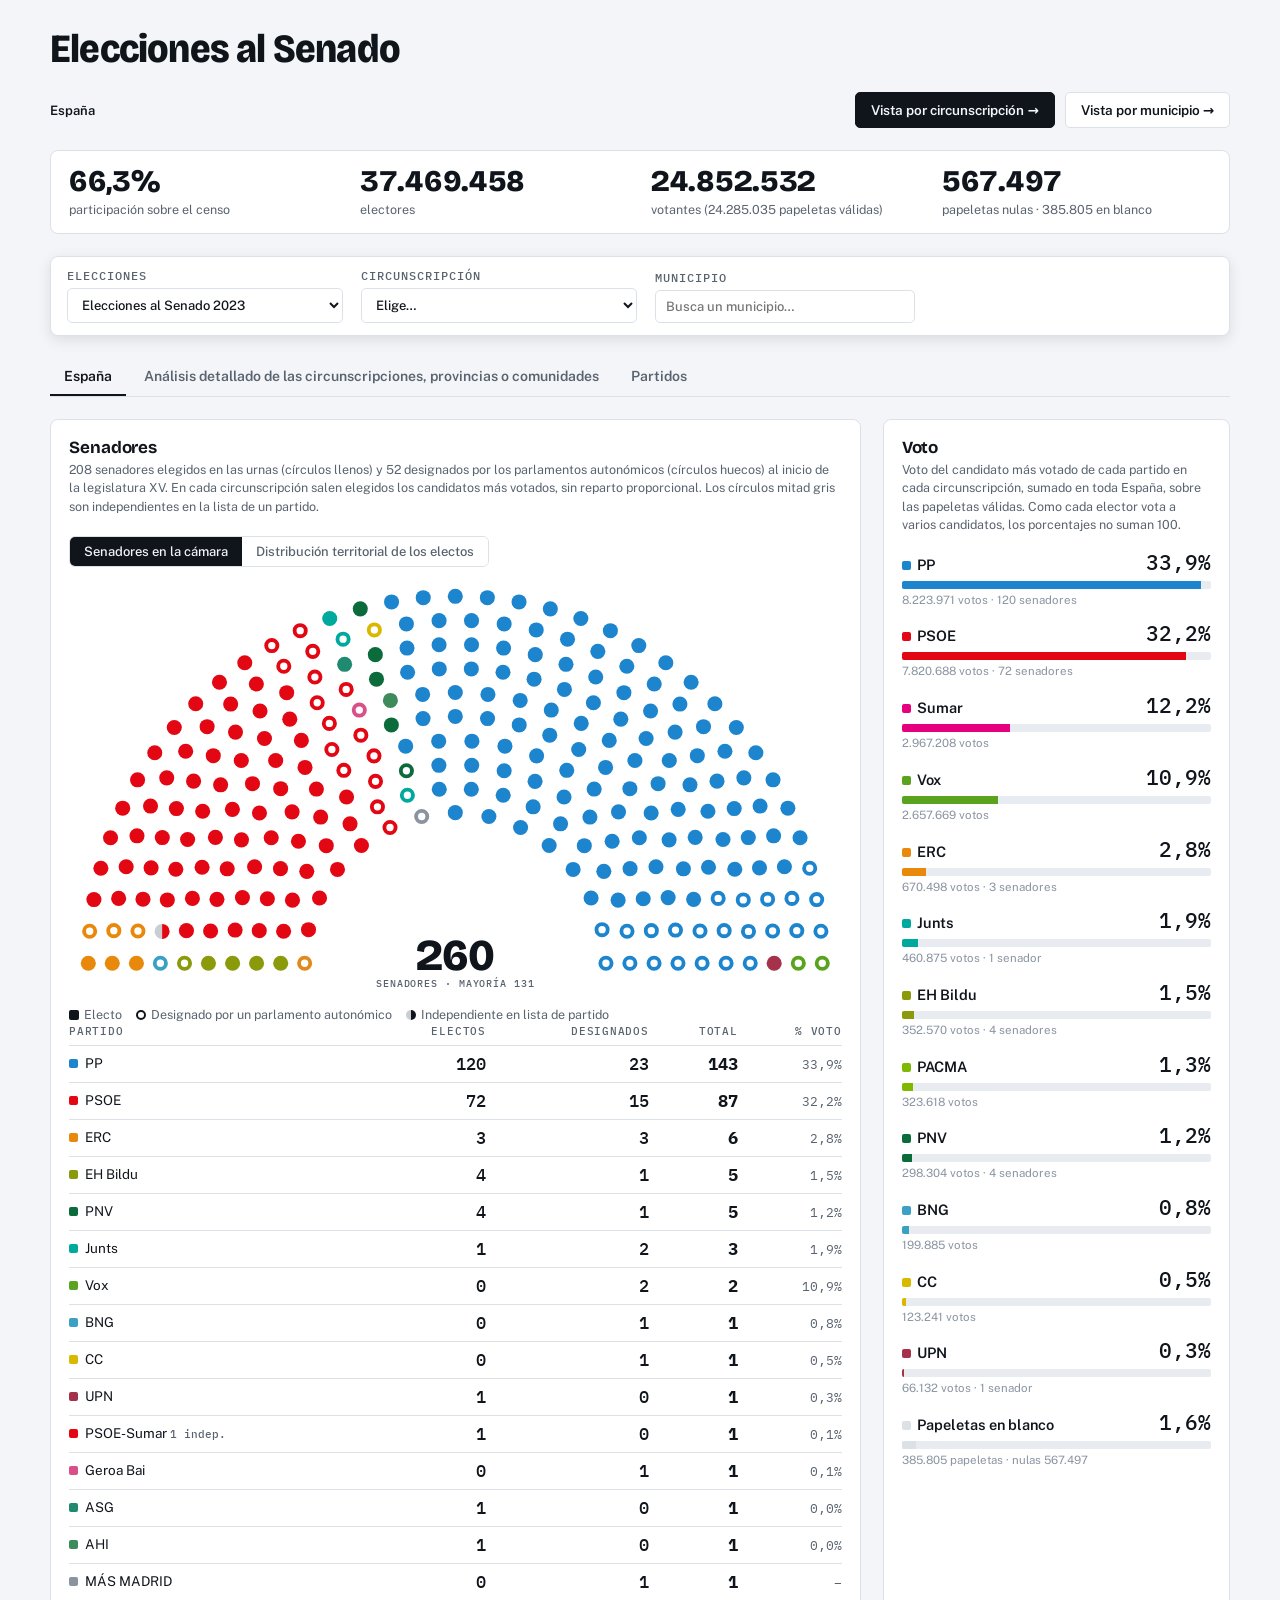
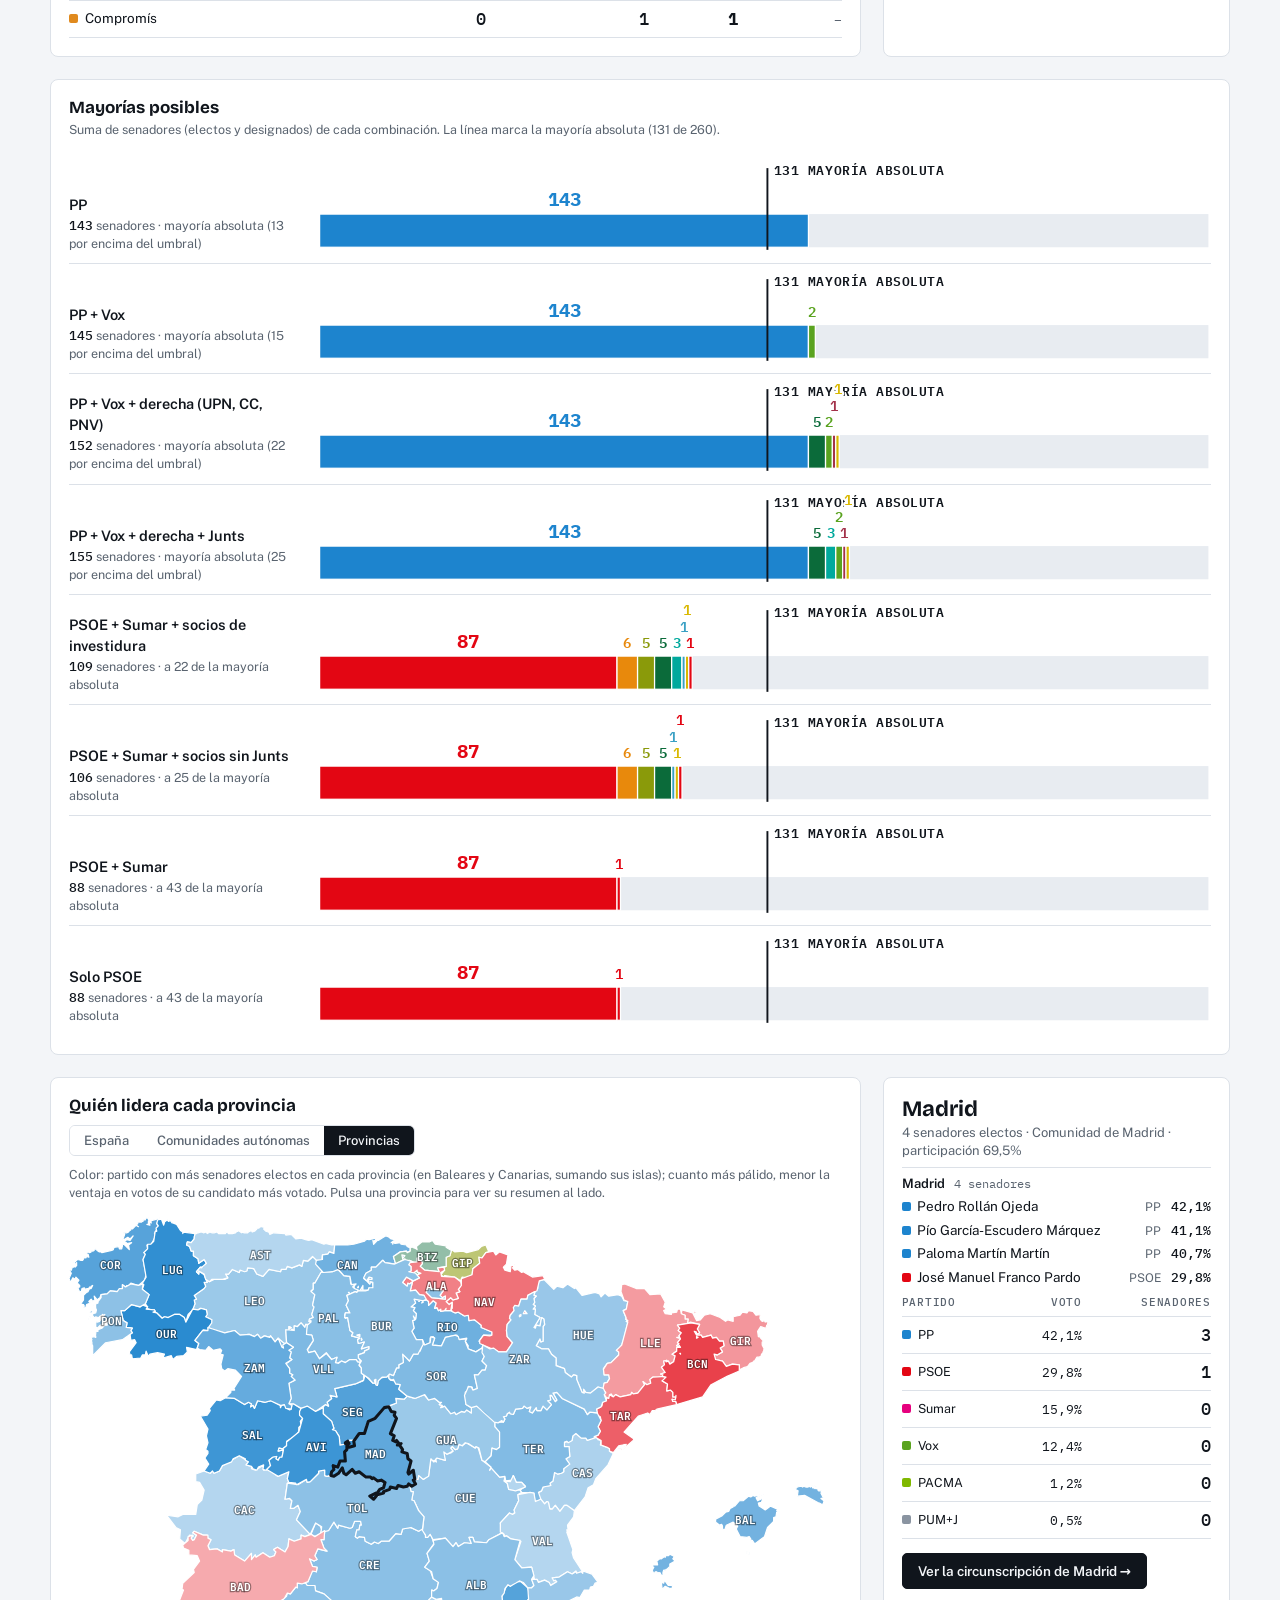
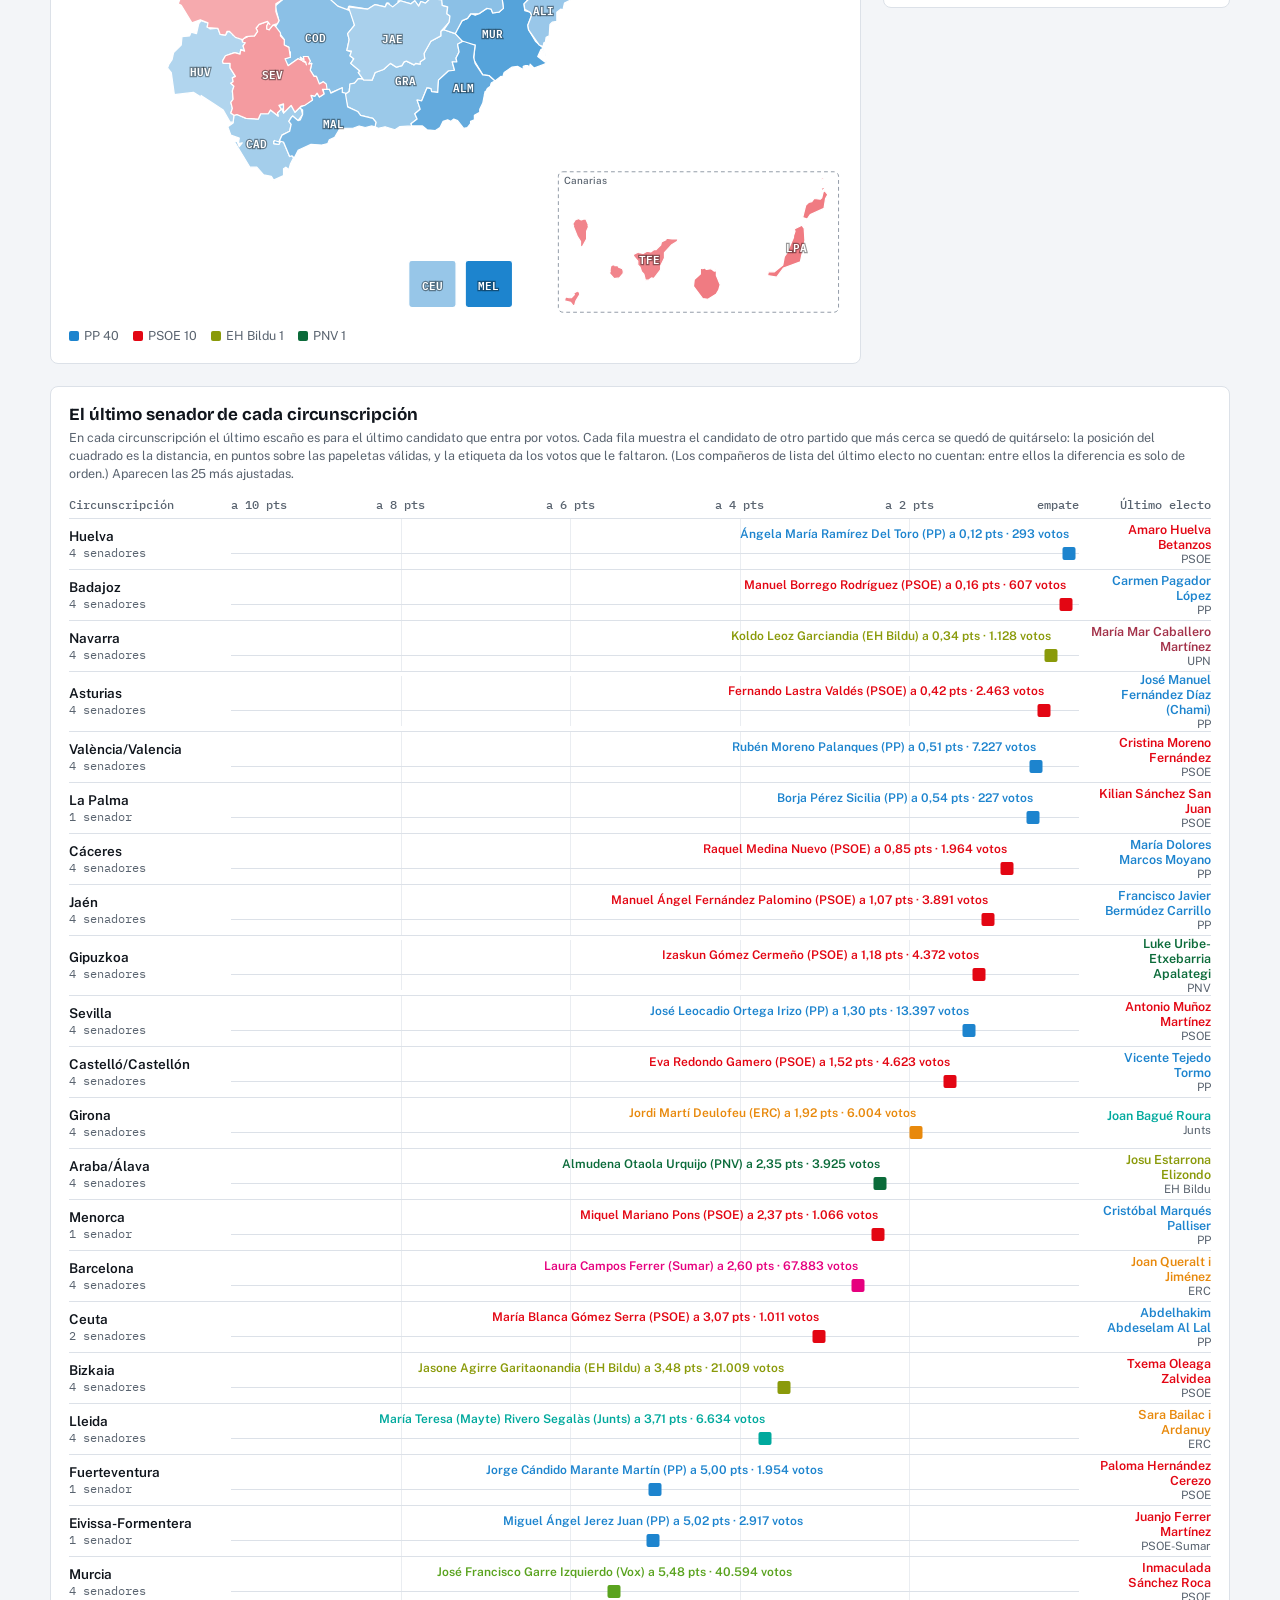
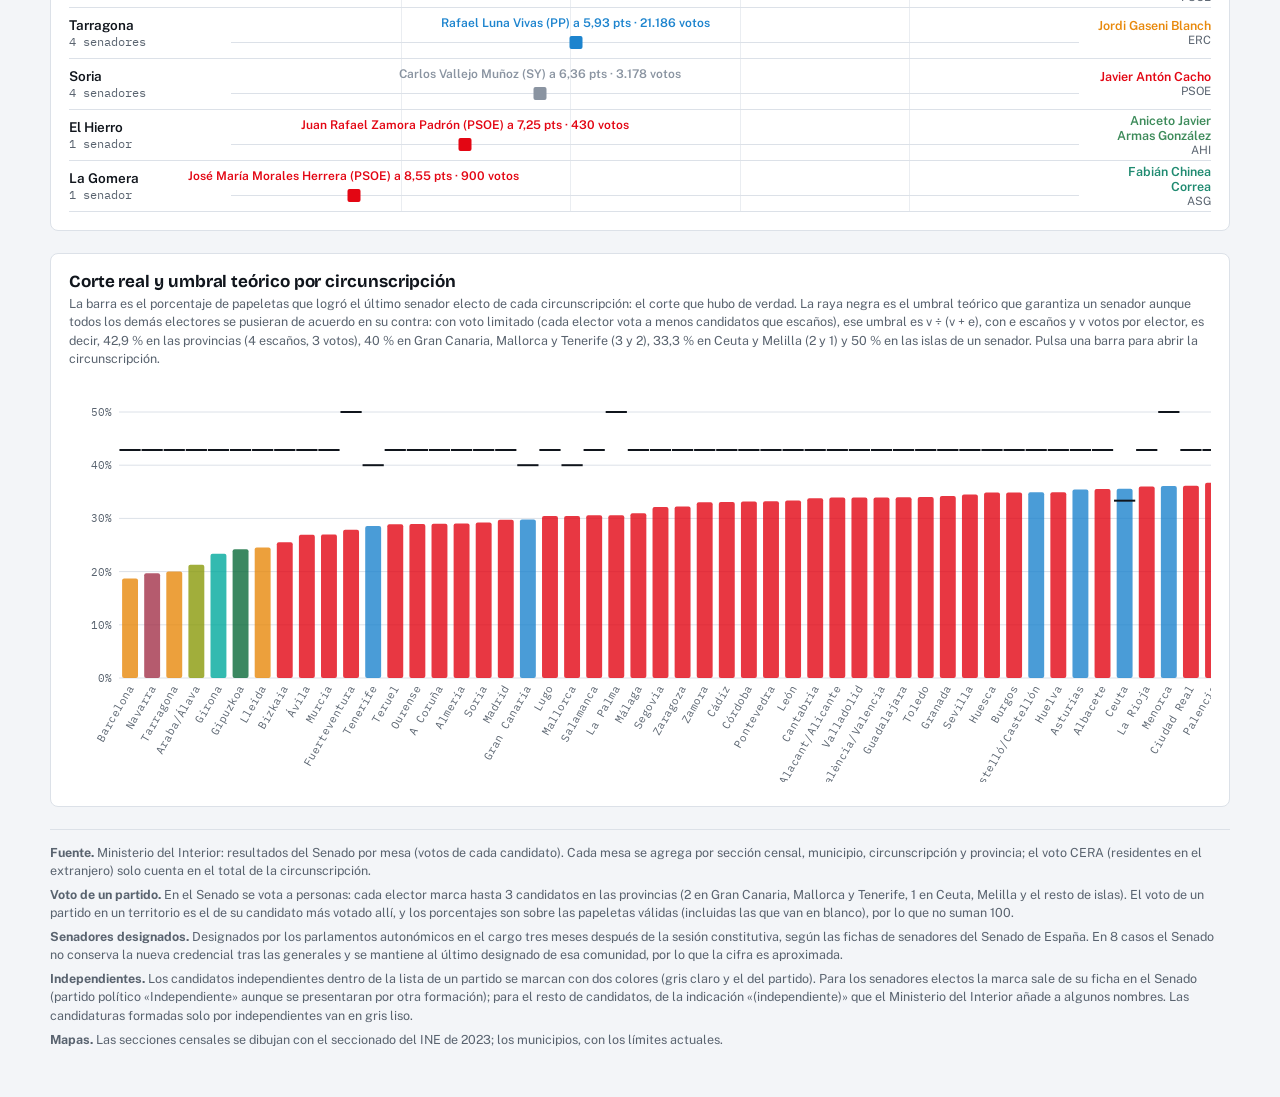
==== commit 51a10a7b: "Update election simulator Co-authored-by: Copilot App <223556219+Copilot@users.noreply.github.com>" ====
--- a/index.html
+++ b/index.html
@@ -98,20 +98,21 @@
   const list = [], nm = {};
   G.circ.forEach(c => c.c.forEach(r => { if (r[3]) (nm[r[1]] = nm[r[1]] || []).push({ nm: r[0] + ' (' + c.n + ')', ind: !!r[4] }) }));
   const ps = G.parties.map((p, i) => i).filter(i => G.nat.tot[i] > 0).sort((a, b) => seatKey(G.parties[a].k) - seatKey(G.parties[b].k) || G.nat.tot[b] - G.nat.tot[a]);
-  ps.forEach(i => { (nm[i] || []).sort((a, b) => a.ind - b.ind).forEach(x => list.push({ i, kind: 'E', ind: x.ind, nm: x.nm })); for (let k = 0; k < (G.nat.des[i] || 0); k++) list.push({ i, kind: 'D', nm: G.des ? (G.des.list.filter(d => d[1] === i)[k] || [])[0] : '' }) });
+  ps.forEach(i => { (nm[i] || []).sort((a, b) => a.ind - b.ind).forEach(x => list.push({ i, kind: 'E', ind: x.ind, nm: x.nm })); const dl = G.des ? G.des.list.filter(d => d[1] === i) : []; for (let k = 0; k < (G.nat.des[i] || 0); k++) { const d = dl[k] || []; list.push({ i, kind: 'D', nm: d[0] ? d[0] + (d[4] ? ' (grupo ' + d[4] + ')' : '') : '' }) } });
   return list;
 }
 function seatsView() {
   const tot = TOT(), el = G.nat.s, ds = tot - el;
   hemiSVG($('#hemi'), seatList());
   $('#hemin').textContent = tot; $('#hemil').textContent = ds ? `senadores · mayoría ${MAJ()}` : `senadores electos · mayoría ${MAJ()}`;
-  $('#sennote').textContent = (ds ? `${el} senadores elegidos en las urnas (círculos llenos) y ${ds} ${G.year === 1977 ? 'designados por el Rey' : 'designados por los parlamentos autonómicos'} (círculos huecos) al inicio de la legislatura ${G.leg}. ` : `${el} senadores elegidos en las urnas; no hay datos de designados para esta legislatura. `) + 'En cada circunscripción salen elegidos los candidatos más votados, sin reparto proporcional. Los círculos mitad gris son independientes en la lista de un partido.';
+  $('#sennote').textContent = (ds ? `${el} senadores elegidos en las urnas (círculos llenos) y ${ds} ${G.year === 1977 ? 'designados por el Rey' : 'designados por los parlamentos autonómicos'} (${G.year === 1977 ? 'coronas, agrupados aparte' : 'círculos huecos'}) al inicio de la legislatura ${G.leg}. ` : `${el} senadores elegidos en las urnas; no hay datos de designados para esta legislatura. `) + 'En cada circunscripción salen elegidos los candidatos más votados, sin reparto proporcional. Los círculos mitad gris son independientes en la lista de un partido.';
   const anyInd = G.circ.some(c => c.c.some(r => r[3] && r[4]));
-  $('#hleg').innerHTML = (ds ? '<span><i style="background:var(--ink)"></i>Electo</span><span><i style="background:transparent;border:2px solid var(--ink);border-radius:50%"></i>Designado</span>' : '') + (anyInd ? '<span><i style="background:linear-gradient(90deg,var(--c-INDX) 50%,var(--ink) 50%);border-radius:50%"></i>Independiente en lista de partido</span>' : '');
+  const real = G.parties.findIndex(p => p.k === 'REAL'), nreal = real >= 0 ? G.nat.des[real] || 0 : 0;
+  $('#hleg').innerHTML = (ds ? '<span><i style="background:var(--ink)"></i>Electo</span>' + (ds > nreal ? '<span><i style="background:transparent;border:2px solid var(--ink);border-radius:50%"></i>Designado por un parlamento autonómico</span>' : '') + (nreal ? `<span><svg width="13" height="11" viewBox="0 0 13 11" style="vertical-align:-1px;margin-right:5px"><path d="M.5,10.5V2.5L3.5,6L6.5,.5L9.5,6L12.5,2.5V10.5Z" fill="${pcol(real)}"/></svg>Designado por el Rey</span>` : '') : '') + (anyInd ? '<span><i style="background:linear-gradient(90deg,var(--c-INDX) 50%,var(--ink) 50%);border-radius:50%"></i>Independiente en lista de partido</span>' : '');
   const n = G.nat, ps = G.parties.map((p, i) => i).filter(i => n.tot[i] > 0).sort((a, b) => n.tot[b] - n.tot[a] || n.v[b] - n.v[a]);
   const nind = i => G.circ.reduce((a, c) => a + c.c.filter(r => r[1] === i && r[3] && r[4]).length, 0);
   $('#tbl thead').innerHTML = `<tr><th>Partido</th><th>Electos</th>${ds ? '<th>Designados</th><th>Total</th>' : ''}<th>% voto</th></tr>`;
-  $('#tbl tbody').innerHTML = ps.map(i => { const ni = nind(i); return `<tr><td>${swatch(i)}${esc(G.parties[i].n)}${ni ? ` <small class="indn">${ni} indep.</small>` : ''}</td><td class="s">${n.el[i]}</td>${ds ? `<td class="s">${n.des[i] || 0}</td><td class="s"><b>${n.tot[i]}</b></td>` : ''}<td class="r">${fmt(n.v[i] / n.vb)}</td></tr>` }).join('');
+  $('#tbl tbody').innerHTML = ps.map(i => { const ni = nind(i); return `<tr><td>${swatch(i)}${esc(G.parties[i].n)}${ni ? ` <small class="indn">${ni} indep.</small>` : ''}</td><td class="s">${n.el[i]}</td>${ds ? `<td class="s">${n.des[i] || 0}</td><td class="s"><b>${n.tot[i]}</b></td>` : ''}<td class="r">${n.v[i] ? fmt(n.v[i] / n.vb) : '–'}</td></tr>` }).join('');
 }
 function groupsDef() { const K = {}; G.parties.forEach((p, i) => K[p.k] = i); return G.groups.map(g => ({ id: g.id, label: g.label, idx: g.keys.map(k => K[k]).filter(i => i !== undefined) })) }
 function groups() {
